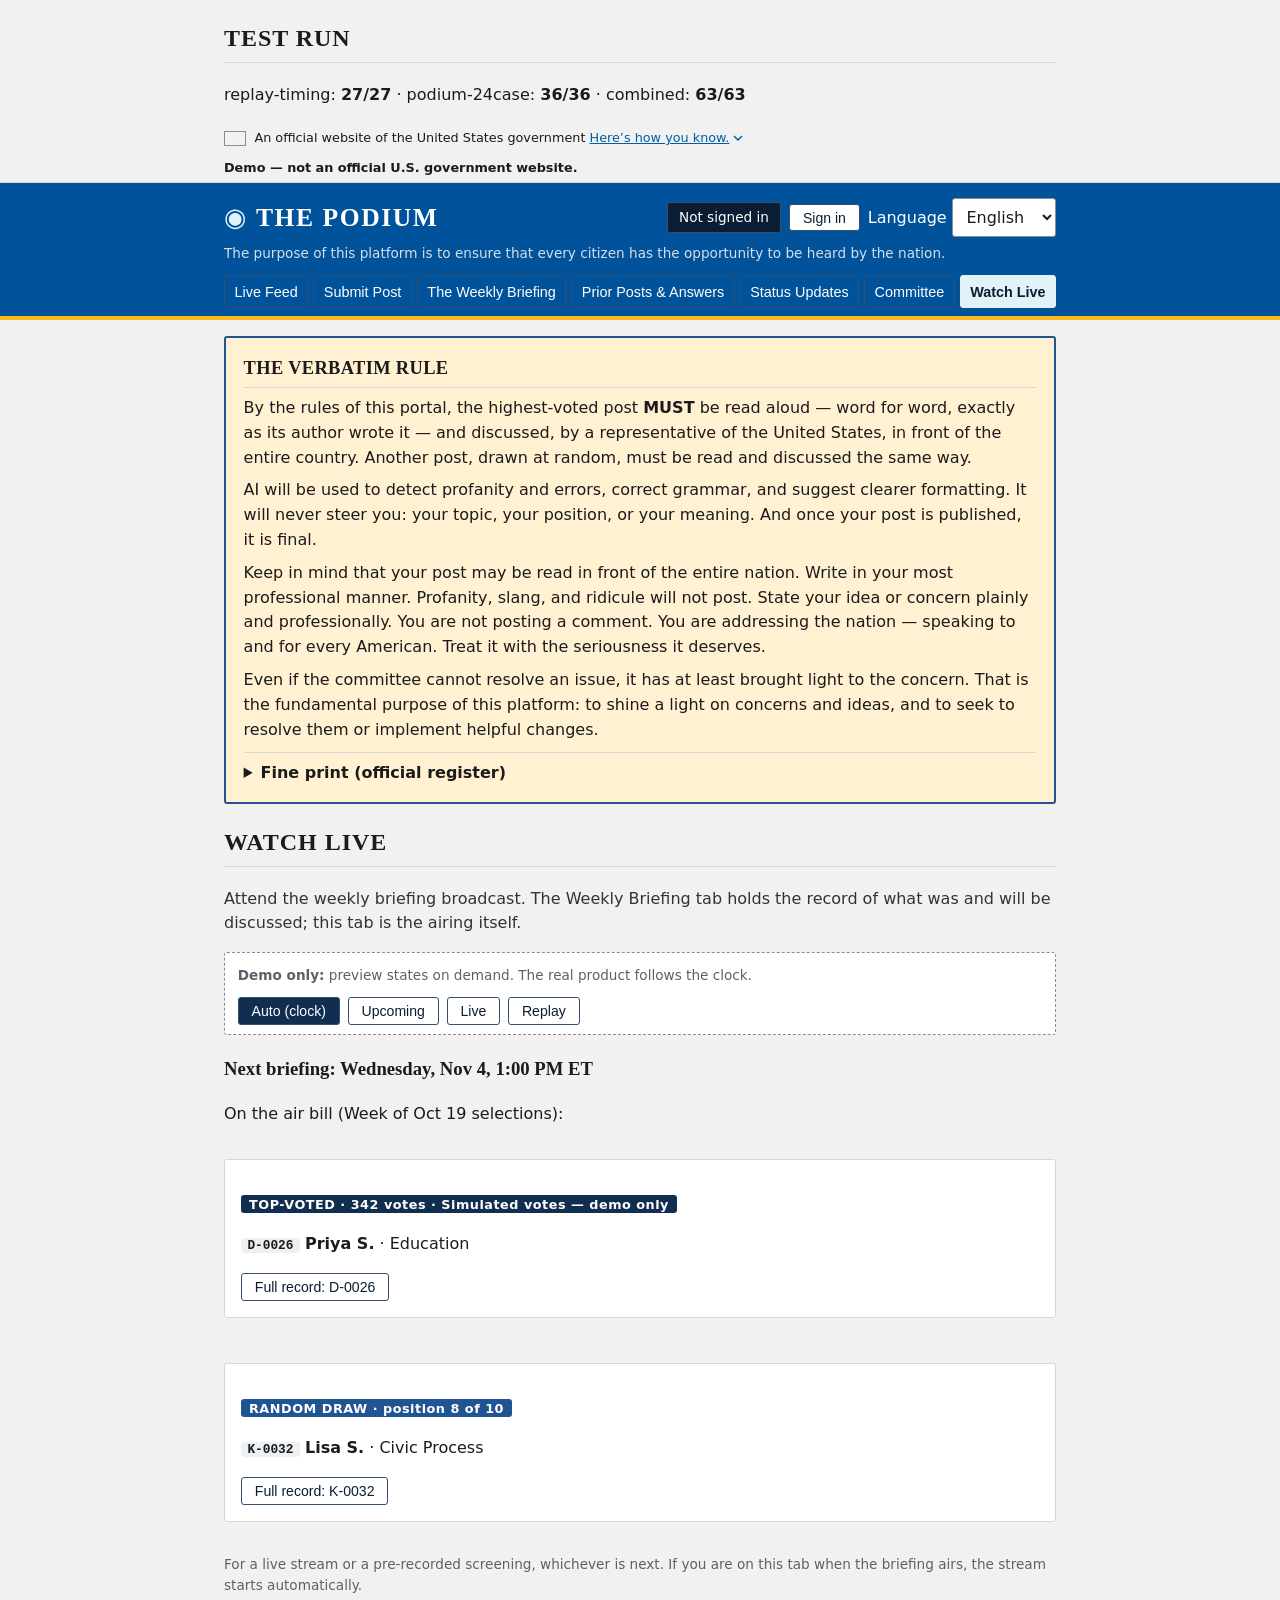
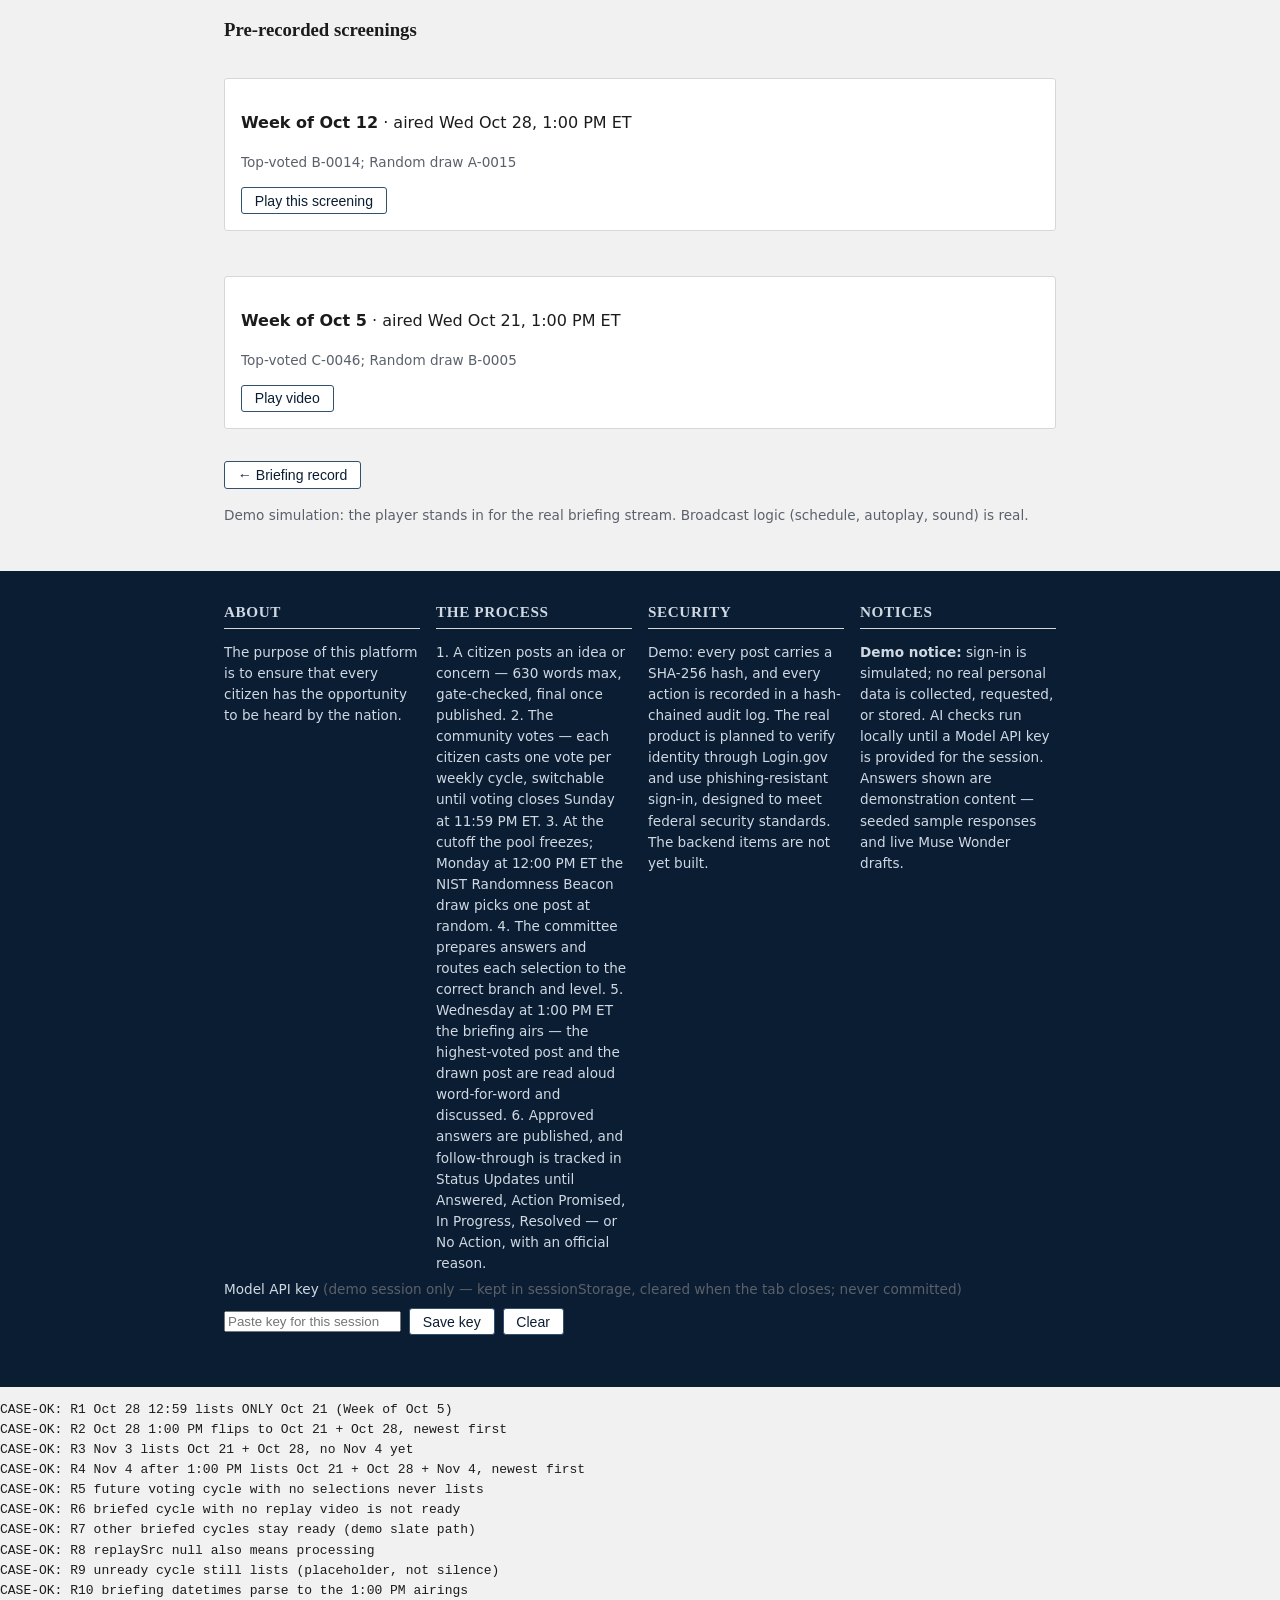
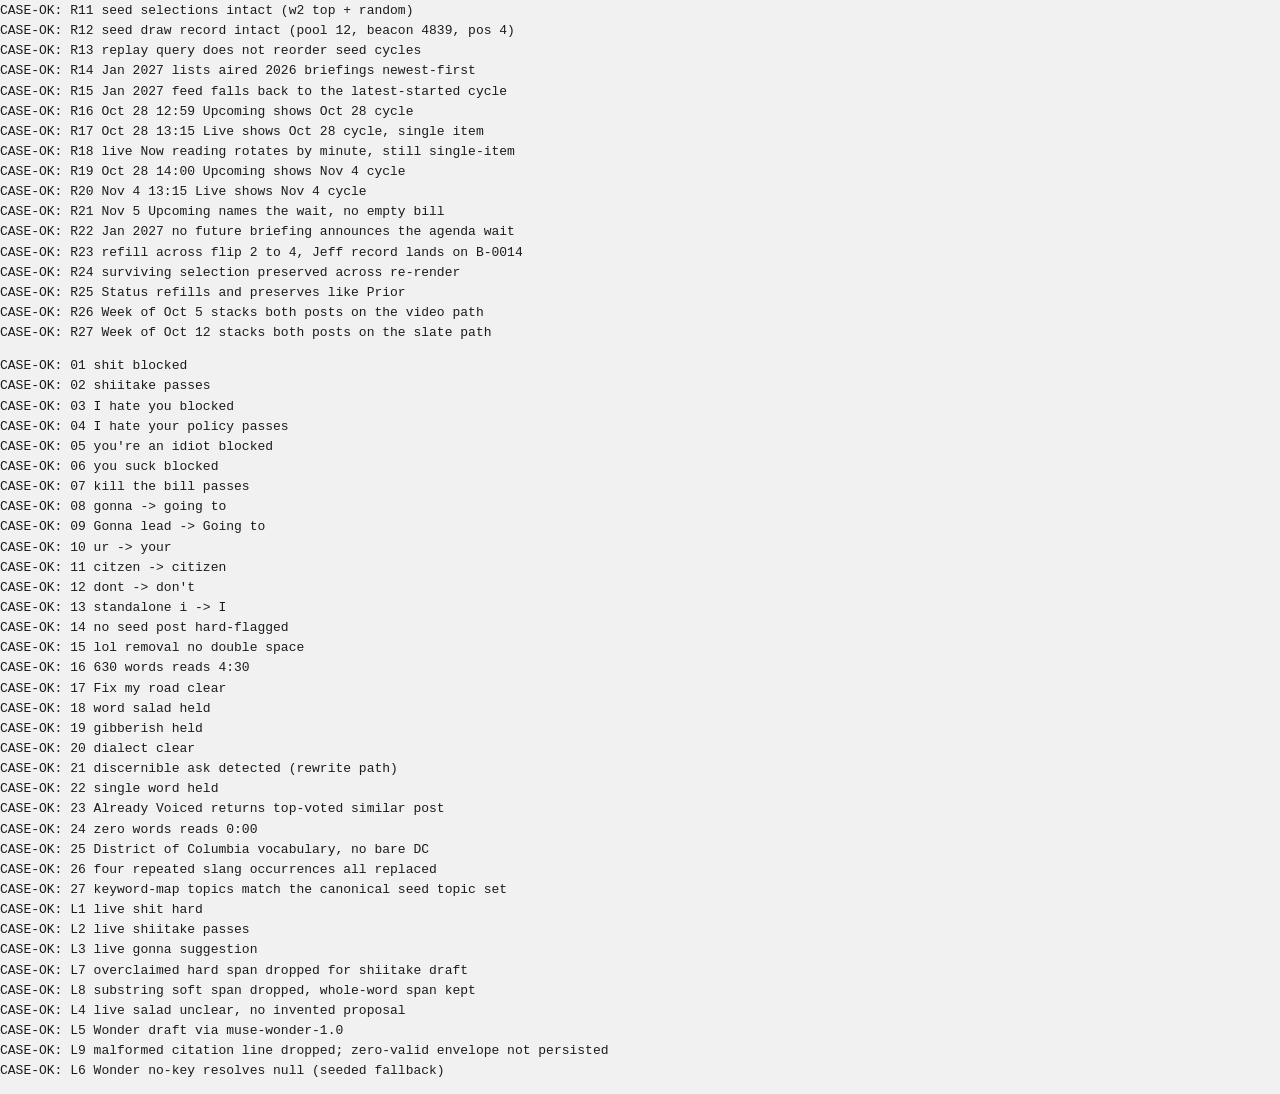
==== tests/run-tests.html @ 9d064541 "Tabs reorder: Submit Post 2nd, Committee 2nd-from-last, one line at desktop" ====
<!DOCTYPE html>
<html lang="en">
<head>
<meta charset="utf-8">
<meta name="viewport" content="width=device-width, initial-scale=1">
<title>The Podium — A Civic Portal</title>
<meta name="description" content="Verified citizens post ideas and concerns. The community votes. Each week the top-voted post plus one randomly drawn post are read aloud verbatim and addressed in a public briefing.">
<link rel="stylesheet" href="../css/style.css">
</head>
<body><section class="wrap" id="runner-summary" aria-live="polite"><h2>Test run</h2><p>Running suites (replay-timing + podium-24case)...</p></section>
<a class="skip-link" href="#main">Skip to main content</a>

<div class="gov-banner"><div class="wrap"><span class="flag-mark" aria-hidden="true"></span><span><span id="govText">An official website of the United States government</span> <button type="button" class="how-you-know" id="govHow" aria-expanded="false" aria-controls="govPanel"><span id="govHowLabel">Here&rsquo;s how you know.</span><svg class="chev" width="10" height="7" viewBox="0 0 10 7" aria-hidden="true"><path d="M1 1l4 4 4-4" fill="none" stroke="currentColor" stroke-width="1.5"/></svg></button></span></div><div class="wrap"><strong class="gov-qual" id="govDemo">Demo — not an official U.S. government website.</strong></div><div class="wrap gov-panel" id="govPanel" hidden></div></div>

<header class="site-header">
  <div class="wrap header-row">
    <div class="brand">
      <span class="brand-mark" aria-hidden="true">&#9673;</span>
      <div>
        <h1 class="brand-title">THE PODIUM</h1>
      </div>
    </div>
    <div class="citizen-box">
      <span class="citizen-chip" id="citizenChip">Not signed in</span>
      <button type="button" class="btn btn-small" id="switchCitizenBtn">Sign in</button>
      <label id="langWrap"><span id="langLabel">Language</span>
        <select id="langSel" aria-label="Language"><option value="en">English</option><option value="es">Espa&ntilde;ol</option></select>
      </label>
    </div>
  </div>
  <p class="wrap brand-sub">The purpose of this platform is to ensure that every citizen has the opportunity to be heard by the nation.</p>
  <nav class="wrap main-nav" aria-label="Primary">
    <button type="button" class="tab is-active" data-view="feed" aria-current="page">Live Feed</button>
    <button type="button" class="tab" data-view="post">Submit Post</button>
    <button type="button" class="tab" data-view="briefing">The Weekly Briefing</button>
    <button type="button" class="tab" data-view="prior">Prior Posts &amp; Answers</button>
    <button type="button" class="tab" data-view="status">Status Updates</button>
    <button type="button" class="tab" data-view="committee">Committee</button>
    <button type="button" class="tab" data-view="watch">Watch Live <span class="tab-live" id="watchTabLive" hidden>LIVE</span></button>
  </nav>
</header>

<main id="main" class="wrap">

  <!-- THE VERBATIM RULE: shown at top of home page and above the composer -->
  <section class="rule-card" id="ruleCard" aria-labelledby="ruleHeading">
    <h2 id="ruleHeading">The Verbatim Rule</h2>
    <p>By the rules of this portal, the highest-voted post <strong>MUST</strong> be read aloud &mdash; word for word, exactly as its author wrote it &mdash; and discussed, by a representative of the United States, in front of the entire country. Another post, drawn at random, must be read and discussed the same way.</p>
    <p>AI will be used to detect profanity and errors, correct grammar, and suggest clearer formatting. It will never steer you: your topic, your position, or your meaning. And once your post is published, it is final.</p>
    <p>Keep in mind that your post may be read in front of the entire nation. Write in your most professional manner. Profanity, slang, and ridicule will not post. State your idea or concern plainly and professionally. You are not posting a comment. You are addressing the nation &mdash; speaking to and for every American. Treat it with the seriousness it deserves.</p>
    <p>Even if the committee cannot resolve an issue, it has at least brought light to the concern. That is the fundamental purpose of this platform: to shine a light on concerns and ideas, and to seek to resolve them or implement helpful changes.</p>
    <details class="fine-print">
      <summary id="fineSummary">Fine print (official register)</summary>
      <p class="fine-print-lede" id="fineLede">All submissions are subject to automated pre-publication review. Submissions containing profanity, slurs, or personal attacks shall not be published. Submissions containing slang or errors materially affecting comprehensibility shall be held pending correction by the submitting party, with suggested revisions provided for consideration; no submission shall be altered by the System without the submitting party&rsquo;s express action. Weekly selections shall consist of (i) the submission receiving the highest number of votes during the applicable period and (ii) one (1) submission selected by random drawing from among all eligible published submissions. Selected submissions shall be read aloud in their entirety, verbatim, and discussed in the weekly briefing. A published submission is final and shall not be edited or redacted.</p>
      <h3 class="statements-heading" id="statementsHeading">Statements of policy, principles, and fundamentals</h3>
      <p id="finePurpose">The purpose of this platform is to ensure that every citizen has the opportunity to be heard by the nation. Citizens will address the nation and speak on its behalf.</p>
      <ul id="fineList">
        <li>The highest-voted post and one randomly drawn post are read aloud in full, word for word, by a representative of the United States and discussed in the weekly briefing. No editor stands between author and nation. Nothing is edited after posting.</li>
        <li>AI detects problems and suggests wording only before publication. It never steers a post's topic, position, or meaning, and never changes, substitutes, or declines a post on its own.</li>
        <li>Profanity, slurs, and personal attacks are blocked outright and never publish. Slang, misspellings, grammar, and unclear text are held with suggested rewording; the author accepts the suggestion or retypes the text, and AI never changes text silently. Held drafts are not published, do not enter the draw, and do not use the citizen's one-post slot.</li>
        <li>Once published, a post is final. It cannot be deleted, withdrawn, archived, or hidden.</li>
        <li>Voting is upvote-only. Each citizen casts one vote per weekly cycle, switchable until voting closes Sunday at 11:59 PM ET.</li>
        <li>Each citizen may submit one post per weekly cycle.</li>
        <li>Posts are limited to 630 words.</li>
        <li>The random draw is proof against rigging: the eligible pool is frozen in a fixed published order at the cutoff, and the position is the NIST Randomness Beacon value modulo the pool size, plus one. The draw is internal only, with no button, replay, or re-roll.</li>
        <li>The committee prepares answers only. It never alters, substitutes, delays, or declines a selection. It reviews selections one week in advance and routes each answer to the correct branch and level.</li>
        <li>The committee does not fund. It asks for funds and allocates funds.</li>
        <li>Committee answers begin as AI drafts that the committee votes on as written &mdash; never edited &mdash; and approves as the committee, the answerer of record; no individual member is named. AI never delivers a final answer alone and never touches a citizen post. The drafts are public: the public sees the drafts and the vote, not only approved answers.</li>
        <li>An exact-duplicate post in the same cycle does not create a new post; the citizen is offered an upvote on the existing post, with no option to post it anyway. The draw pool excludes the winner and any post exactly matching the winner. Similar-but-distinct posts are advisory only.</li>
        <li>The Live Feed shows the current cycle only. Posts from past cycles that were never selected are deleted; selected posts are kept as the briefing record.</li>
        <li>Posting and voting run from Monday 12:00 AM to Sunday 11:59 PM ET. The pool freezes at the Sunday cutoff, the draw is Monday at 12:00 PM ET, the committee has the week plus a Monday&ndash;Tuesday buffer, and the briefing airs Wednesdays at 1:00 PM ET as the fixed opening segment.</li>
        <li>This Week shows only the most recently aired briefing. Next Week shows the next briefing's selections. A briefing's replay is published when that briefing airs. Prior Posts &amp; Answers and Status Updates list aired selections only.</li>
        <li>Participation is limited to verified citizens; in this demo, verification is simulated only, and no real identification is collected or stored.</li>
        <li>Language: a citizen may post in any language. The original post is the official record and is read aloud verbatim in the author's language. Translations are machine aids for readers and never replace the original.</li>
        <li id="fineLi18">Live activity: when &lsquo;Simulate live activity&rsquo; is enabled, the feed shows AI-generated demonstration posts, clearly labeled. They are never voted on, never drawn, and never briefed.</li>
        <li id="fineLi19">Mock accounts: signing up stores a local profile in this browser only, with no real identity verification.</li>
        <li id="fineLi20">Real sign-in/sign-up: shown as a preview; the backend and text verification are not yet built.</li>
        <li id="fineLi21">Security: every post carries a SHA-256 hash, and every action is recorded in a hash-chained audit log.</li>
      </ul>
    </details>
  </section>

  <!-- ============ FEED ============ -->
  <section id="view-feed" class="view" aria-label="Feed of citizen posts">
    <h2 class="sr-only">Live Feed</h2>
    <div class="feed-controls">
      <div class="subtabs" role="tablist" aria-label="Feed order">
        <button type="button" class="subtab is-active" data-feed="recent" role="tab" aria-selected="true">Recent</button>
        <button type="button" class="subtab" data-feed="top" role="tab" aria-selected="false">Top Voted</button>
        <button type="button" class="subtab" data-feed="needs" role="tab" aria-selected="false">Needs Votes</button>
        <button type="button" class="subtab" data-feed="discover" role="tab" aria-selected="false">Discover</button>
      </div>
      <div class="feed-filters">
        <label class="filter-label" id="topicFilterWrap">Topic
          <select id="topicFilter"></select>
        </label>
        <label class="filter-label" id="searchWrap">Keyword search
          <input type="search" id="searchInput" placeholder="e.g. bridges, school lunches" autocomplete="off">
        </label>
        <label class="filter-label" id="pageSizeWrap">Per page
          <select id="pageSizeSel">
            <option value="10">10</option>
            <option value="20" selected>20</option>
            <option value="50">50</option>
          </select>
        </label>
      </div>
      <div class="topic-list" id="topicList" aria-label="Filter by topic"></div>
      <p class="hint" id="voteRule">One vote per citizen per week. You can change it until voting closes Sunday at 11:59 PM ET.</p>
    </div>
    <p class="feed-note" id="feedNote"></p>
    <ol class="post-list" id="postList"></ol>
    <div class="pager" id="feedPager" hidden>
      <button type="button" class="btn btn-small" id="prevPage">&#8592; Prev</button>
      <span class="hint" id="pageInfo" aria-live="polite">Page 1 of 1</span>
      <button type="button" class="btn btn-small" id="nextPage">Next &#8594;</button>
    </div>
  </section>

  <!-- ============ COMPOSER ============ -->
  <section id="view-post" class="view" hidden aria-label="Post composer">
    <h2 class="sr-only">Submit Post</h2>
    <div class="mini-rule" role="note" aria-label="Reminder of the rule">
      <strong>The Verbatim Rule applies.</strong> Your post may be read aloud, word for word, in front of the entire nation. Profanity, slang, and ridicule will not post. Once published, it is final.
      <a href="#ruleCard" id="readFullRule">Read the full rule</a>
    </div>
    <div id="onePostNotice" class="notice" hidden></div>
    <form id="composerForm" novalidate>
      <div class="composer-row">
        <div class="field">
          <label for="composerTopic">Topic <span class="hint">Pick a topic, or accept the single AI suggestion at review.</span></label>
          <select id="composerTopic"></select>
        </div>
        <div class="field timer-field">
          <span class="timer" id="readTimer">read-aloud time &#8776; 0:00 of 4:30</span>
          <span class="hint">read-aloud time &middot; max 630 words</span>
          <span class="ai-mode" id="aiMode">AI: local fallback</span>
        </div>
      </div>
      <div class="field">
        <label for="composerText">Your address to the nation</label>
        <textarea id="composerText" rows="8" maxlength="9000" placeholder="State your idea or concern plainly and professionally&hellip;" aria-describedby="gateMessages voicedPanel"></textarea>
      </div>
      <div id="gateMessages" aria-live="polite"></div>
      <div id="softFlags"></div>
      <div id="clarityPanel" hidden></div>
      <aside id="voicedPanel" class="voiced" hidden aria-live="polite"></aside>
      <div class="composer-actions">
        <button type="button" class="btn btn-secondary" id="previewBtn">Hear it as the nation will</button>
        <button type="button" class="btn btn-secondary" id="hearDraftBtn">Hear this draft</button>
        <button type="submit" class="btn btn-primary" id="publishBtn">Publish (final)</button>
      </div>
      <p class="hint">Publishing is final: posts cannot be edited or redacted. The AI checks wording only &mdash; never your topic, position, or meaning.</p>
    </form>
  </section>

  <!-- ============ BRIEFING ============ -->
  <section id="view-briefing" class="view" hidden aria-label="Weekly briefing">
    <h2 id="briefingTitle">This week&rsquo;s briefing</h2>
    <p class="lede">Two posts take the majority of the segment: the highest-voted post and one post drawn at random. Both are read aloud verbatim and answered. Follow-ups on earlier posts get only a brief live mention; the full record lives under Prior Posts &amp; Answers and Status Updates.</p>
    <p class="lede">The locked weekly schedule (all times ET): posting and voting week Monday 00:00 &#8594; Sunday 23:59; cutoff Sunday 23:59, when the eligible pool is frozen and published; draw Monday 12:00, pre-announced; committee week Monday &#8594; Sunday to evaluate both selected posts and formulate both answers — answers ONLY, it can never alter, substitute, delay, or decline a selection; briefing Wednesday 1:00 PM. The Podium segment is the fixed opening segment of the Wednesday briefing: if no regular briefing is scheduled that Wednesday, the segment still runs standalone at the same time, same room, same cameras.</p>
    <p><button type="button" class="btn btn-small" id="gotoWatchBtn">Watch Live &#8594;</button> <span class="hint">Attend the airing of this briefing.</span></p>

    <ol class="pipeline" id="pipelineList"></ol>

    <section id="nextSection" aria-labelledby="nextHeading">
      <h3 id="nextHeading">Next Week</h3>
      <p class="hint">Selected posts in committee review. Answers are still being formulated — never presented as final. These selections are published after the Monday draw, once the draw has selected the posts: the full posts for the next briefing appear here from the draw onward, in full, with answers coming on the briefing date.</p>
      <ul id="nextList" class="next-list"></ul>
    </section>


    <section class="card" aria-labelledby="drawHeading">
      <h3 id="drawHeading">The random draw &mdash; verifiably fair</h3>
      <p>The eligible pool is frozen and published <em>first</em> (all gate-passed posts since the last draw, minus the top-voted winner). The system runs the draw at the pre-announced time: <code>position = beacon value mod pool size + 1</code>. Random selection conducted using the NIST Randomness Beacon.</p>
      <dl class="draw-facts" id="drawFacts"></dl>
      <h4>Excluded from the pool</h4>
      <ul id="excludedList" class="excluded-list"></ul>
      <p class="hint">Read-only record: pool size, beacon timestamp and value, computed position, and the drawn post. The draw is an internal system function — nothing here re-runs it.</p>
      <h4>Worked example</h4>
      <p class="worked">Pool of 12, beacon value ending &hellip;4839 &rarr; 4839 mod 12 = 3 &rarr; +1 = <strong>post #4</strong>.</p>
      <p class="hint">Committee rule: the committee prepares answers ONLY. It can never alter, substitute, delay, or decline a selected post. It has one week to formulate an answer and route the topic to the right branch or level of government.</p>
    </section>

  </section>

  <!-- ============ WATCH LIVE ============ -->
  <section id="view-watch" class="view" hidden aria-label="Watch live broadcast">
    <h2>Watch Live</h2>
    <p class="lede">Attend the weekly briefing broadcast. The Weekly Briefing tab holds the record of what was and will be discussed; this tab is the airing itself.</p>
    <div class="demo-bar" id="watchDemoBar">
      <span class="hint"><strong>Demo only:</strong> preview states on demand. The real product follows the clock.</span>
      <div class="btn-row" role="group" aria-label="Preview broadcast state">
        <button type="button" class="btn btn-small" data-watch-state="auto" aria-pressed="true">Auto (clock)</button>
        <button type="button" class="btn btn-small" data-watch-state="upcoming" aria-pressed="false">Upcoming</button>
        <button type="button" class="btn btn-small" data-watch-state="live" aria-pressed="false">Live</button>
        <button type="button" class="btn btn-small" data-watch-state="replay" aria-pressed="false">Replay</button>
      </div>
    </div>
    <div id="watchMain"></div>
    <section aria-labelledby="watchLibraryHeading">
      <h3 id="watchLibraryHeading">Pre-recorded screenings</h3>
      <ul id="watchLibrary" class="watch-library"></ul>
    </section>
    <p><button type="button" class="btn btn-small" id="backToBriefingBtn">&#8592; Briefing record</button></p>
    <p class="hint">Demo simulation: the player stands in for the real briefing stream. Broadcast logic (schedule, autoplay, sound) is real.</p>
  </section>

  <!-- ============ COMMITTEE ============ -->
  <section id="view-committee" class="view" hidden aria-label="Citizen committee roster">
    <h2 id="committeeHeading">Committee</h2>
    <p class="lede" id="committeeLede">The committee is 12 ordinary verified citizens, chosen by random draw, serving 12-week terms, with one new citizen joining every week. The committee works for the citizen whose post was selected &mdash; it reviews and approves the answers, and follows through until the issue is resolved. It does not fund; it asks for and allocates funds.</p>
    <details class="fine-print" id="committeeRules">
      <summary id="committeeRulesSummary">Committee rules &mdash; selection, pay, structure &amp; schedule</summary>
      <h3 class="statements-heading" id="committeeRulesSelectionH">How members are selected</h3>
      <p id="committeeRulesSelectionB">Twelve ordinary verified citizens, chosen by random draw from a national pool using the NIST Randomness Beacon &mdash; the same method as the post draw, proof against rigging. Selection is a summons, not a draft: if your name comes up, you agree to serve or decline and the next citizen is drawn. To serve you must be a verified citizen, 18 or older, with no post in the current cycle, not a government employee, and not currently incarcerated or on parole or probation &mdash; a past felony does not exclude you; eligibility returns 5 years after the sentence is fully complete. Terms are 12 weeks, one new citizen joins every week, and after cycling out you sit out 12 weeks. No more than 2 terms per year. No committee member can submit a post while serving on the committee, for the whole 12-week term.</p>
      <h3 class="statements-heading" id="committeeRulesPayH">Pay</h3>
      <p id="committeeRulesPayB">Members are paid $150 per day, for Friday and Saturday ($300 a week). The solo thinking days are not separately paid. Travel, hotel, and meals for the weekly in-person meeting are covered separately at government rates and booked directly &mdash; members never pay out of pocket &mdash; plus childcare support for in-person days. The pay is $150 flat, no top-up. The plan isn't for committee members to get rich off this &mdash; it's more of a public service.</p>
      <h3 class="statements-heading" id="committeeRulesStructureH">Structure</h3>
      <p id="committeeRulesStructureB">Twelve members, each holding an equal share of the decision-making power. Government agency liaisons advise only and do not vote. Each week the committee receives the selected posts and the AI-drafted answers and votes on whether to follow the AI suggestions. A split vote means no action on that post this week and the post reverts to shine light &mdash; it is still read aloud and tracked, never buried. The narrator and the committee spokesperson are permanent salaried roles who present only: the narrator reads posts word-for-word and the spokesperson presents the committee's approved answers. Neither has any authority over posts or answers. If either quits or is fired, the committee hires a replacement &mdash; hired by the committee, fired by the committee by vote, against public criteria.</p>
      <h3 class="statements-heading" id="committeeRulesScheduleH">Weekly schedule</h3>
      <p id="committeeRulesScheduleB">Members receive the selected posts as soon as they are selected and have 3 days on their own to think about them. They all meet in person on Friday to deliberate and vote, and on Saturday to send the agency requests and set tracking in motion. The agency's response arrives Wednesday morning by video call, and the narrator and the committee spokesperson make the script and record live at 1:00 PM ET. The Podium funds a round-trip ticket and a hotel for every member every week.</p>
    </details>
    <ul id="committeeList" class="post-list"></ul>
    <p class="hint" id="committeeNote">One citizen cycles out and one new citizen joins every week, so the committee is always 12 people with a mix of experience.</p>
  </section>

  <!-- ============ PRIOR POSTS & ANSWERS ============ -->
  <section id="view-prior" class="view" hidden aria-label="Prior posts and answers archive">
    <h2>Prior Posts &amp; Answers</h2>
    <p class="lede">The archive of past briefing selections: each item shows the original post, verbatim, plus the committee&rsquo;s answer. Check anytime &mdash; this is not part of the live show.</p>
    <label class="filter-label">Selected post
      <select id="priorSelect"></select>
    </label>
    <article class="card" id="priorCard"></article>
  </section>

  <!-- ============ STATUS UPDATES ============ -->
  <section id="view-status" class="view" hidden aria-label="Status updates follow-through record">
    <h2>Status Updates</h2>
    <p class="lede">The follow-through record: each item shows the dated progress updates plus the current status. Check anytime &mdash; this is not part of the live show.</p>
    <label class="filter-label">Selected post
      <select id="statusSelect"></select>
    </label>
    <article class="card" id="statusCard"></article>
  </section>

</main>

<footer class="site-footer">
  <div class="wrap footer-cols">
    <div class="footer-col">
      <h2 id="footerAbout">About</h2>
      <p id="footerAboutText">The purpose of this platform is to ensure that every citizen has the opportunity to be heard by the nation.</p>
    </div>
    <div class="footer-col">
      <h2 id="footerProcess">The Process</h2>
      <p id="footerProcessChain">1. A citizen posts an idea or concern &#8212; 630 words max, gate-checked, final once published. 2. The community votes &#8212; each citizen casts one vote per weekly cycle, switchable until voting closes Sunday at 11:59 PM ET. 3. At the cutoff the pool freezes; Monday at 12:00 PM ET the NIST Randomness Beacon draw picks one post at random. 4. The committee prepares answers and routes each selection to the correct branch and level. 5. Wednesday at 1:00 PM ET the briefing airs &#8212; the highest-voted post and the drawn post are read aloud word-for-word and discussed. 6. Approved answers are published, and follow-through is tracked in Status Updates until Answered, Action Promised, In Progress, Resolved &#8212; or No Action, with an official reason.</p>
    </div>
    <div class="footer-col">
      <h2 id="footerSecurity">Security</h2>
      <p id="footerSecurityNote">Demo: every post carries a SHA-256 hash, and every action is recorded in a hash-chained audit log. The real product is planned to verify identity through Login.gov and use phishing-resistant sign-in, designed to meet federal security standards. The backend items are not yet built.</p>
    </div>
    <div class="footer-col">
      <h2 id="footerNotices">Notices</h2>
      <p id="footerDemoNotice"><strong>Demo notice:</strong> sign-in is simulated; no real personal data is collected, requested, or stored. AI checks run locally until a Model API key is provided for the session. Answers shown are demonstration content &mdash; seeded sample responses and live Muse Wonder drafts.</p>
    </div>
  </div>
  <div class="wrap key-row">
    <label for="apiKeyInput"><span id="apiKeyLabel">Model API key</span> <span class="hint" id="apiKeyHint">(demo session only — kept in sessionStorage, cleared when the tab closes; never committed)</span></label>
    <input type="password" id="apiKeyInput" autocomplete="off" placeholder="Paste key for this session">
    <button type="button" class="btn btn-small" id="apiKeySave">Save key</button>
    <button type="button" class="btn btn-small" id="apiKeyClear">Clear</button>
  </div>
</footer>

<!-- Preview modal -->
<div class="modal-backdrop" id="previewModal" hidden>
  <div class="modal" role="dialog" aria-modal="true" aria-labelledby="previewTitle">
    <h3 id="previewTitle">Weekly briefing &mdash; verbatim reading</h3>
    <p class="hint" id="previewMeta"></p>
    <p class="hint" id="previewTopic" hidden></p>
    <blockquote class="verbatim" id="previewBody"></blockquote>
    <div class="modal-actions">
      <button type="button" class="btn btn-secondary" id="previewClose">Back to editing</button>
      <button type="button" class="btn btn-primary" id="previewPublish">Publish (final)</button>
    </div>
  </div>
</div>

<!-- Citizen switcher modal -->
<div class="modal-backdrop" id="citizenModal" hidden>
  <div class="modal" role="dialog" aria-modal="true" aria-labelledby="citizenModalTitle">
    <h3 id="citizenModalTitle">Switch demo citizen</h3>
    <p class="hint">Simulated sign-in. No real identity is used. Pick any demo citizen to post and vote as them.</p>
    <p class="notice" id="citizenPrompt" hidden></p>
    <ul class="citizen-list" id="citizenList"></ul>
    <div class="modal-actions">
      <button type="button" class="btn btn-secondary" id="citizenClose">Cancel</button>
    </div>
  </div>
</div>

<script>
/* Committed test-runner clock control (tests/run-tests.html only).
   Wraps Date so suite cases can freeze it via window.__setAt(iso) and
   restore it via window.__realNowIso. Explicit ET offsets in the cases
   keep them TZ-independent. With no ?at= param the target starts at the
   real now, so plain runs stay clock-honest. */
(function () {
  var RealDate = window.Date;
  var m = /[?&]at=([^&]+)/.exec(location.search);
  var target = m ? new RealDate(decodeURIComponent(m[1])) : new RealDate();
  window.__realNowIso = new RealDate(target.getTime()).toISOString();
  window.__setAt = function (iso) { target = new RealDate(iso); };
  function P() {
    if (arguments.length === 0) return new RealDate(target.getTime());
    var a = Array.prototype.slice.call(arguments);
    return new (Function.prototype.bind.apply(RealDate, [null].concat(a)))();
  }
  P.now = function () { return target.getTime(); };
  P.parse = RealDate.parse;
  P.UTC = RealDate.UTC;
  P.prototype = RealDate.prototype;
  window.Date = P;
})();

</script>
<script src="../js/seed.js"></script>
<script src="../js/ai-adapter.js"></script>
<script src="../js/store.js"></script>
<script src="../js/app.js"></script>
<script src="./replay-timing.js"></script>
<script src="./podium-24case.js"></script>
<script>
/* Committed test-runner summary (tests/run-tests.html only). Polls for
   both suite result blocks, then prints per-suite pass/total, the
   combined total, and every failure by name. Lines starting R belong
   to the replay suite; all others to the gate suite. */
(function () {
  var tries = 0;
  function collect() {
    var per = { replay: { ok: 0, fail: 0 }, gate: { ok: 0, fail: 0 } };
    var fails = [], skips = [], pres = 0, totalOk = 0, totalFail = 0;
    Array.prototype.forEach.call(document.querySelectorAll("pre#probe-out"), function (p) {
      pres++;
      p.textContent.split("\n").forEach(function (ln) {
        /* CASE lines read "CASE-OK: R16 ..." / "CASE-FAIL: R17 ..." /
           "CASE-SKIP: R16-R22 ...", so the suite tag follows the colon. */
        var suite = (/: R\d/.test(ln)) ? "replay" : "gate";
        if (/^CASE-OK/.test(ln)) { totalOk++; per[suite].ok++; }
        else if (/^CASE-FAIL/.test(ln)) { totalFail++; per[suite].fail++; fails.push(ln); }
        else if (/^CASE-SKIP/.test(ln)) { skips.push(ln); }
      });
    });
    return { pres: pres, per: per, fails: fails, skips: skips, ok: totalOk, fail: totalFail };
  }
  function render(done) {
    var r = collect();
    var box = document.querySelector("#runner-summary");
    var html = "<h2>Test run</h2><p>replay-timing: <strong>" + r.per.replay.ok + "/" +
      (r.per.replay.ok + r.per.replay.fail) + "</strong> · podium-24case: <strong>" +
      r.per.gate.ok + "/" + (r.per.gate.ok + r.per.gate.fail) + "</strong> · combined: <strong>" +
      r.ok + "/" + (r.ok + r.fail) + "</strong>" +
      (r.skips.length ? " · skipped: " + r.skips.length : "") + (done ? "" : " (waiting for suites…)") + "</p>";
    if (r.fails.length) {
      html += "<h3>Failures</h3><ul>" + r.fails.map(function (f) {
        return "<li>" + f.replace(/&/g, "&amp;").replace(/</g, "&lt;") + "</li>";
      }).join("") + "</ul>";
    }
    if (r.skips.length) {
      html += "<h3>Skipped (no runner clock/DOM)</h3><ul>" + r.skips.map(function (s) {
        return "<li>" + s.replace(/&/g, "&amp;").replace(/</g, "&lt;") + "</li>";
      }).join("") + "</ul>";
    }
    box.innerHTML = html;
    if (done) document.title = "RUNNER-DONE ok=" + r.ok + " fail=" + r.fail;
  }
  function tick() {
    tries++;
    var n = document.querySelectorAll("pre#probe-out").length;
    if (n >= 2 || tries > 300) render(n >= 2);
    else { render(false); setTimeout(tick, 100); }
  }
  tick();
})();

</script>
</body>
</html>
---- css/style.css ----
/* The Podium — mobile-first, dependency-free styles */
:root {
  --navy: #112e51;
  --navy-deep: #0b1d33;
  --header: #00539b;
  --rule-bg: #fff1d2;
  --accent: #205493;
  --accent-soft: #e1f3f8;
  --paper: #f1f1f1;
  --card: #ffffff;
  --ink: #1b1b1b;
  --muted: #5b616b;
  --line: #d6d7d9;
  --ok: #2e8540;
  --bad: #981b1e;
  --hold: #8a5a00;
  --focus: #3e94cf;
  --radius: 3px;
}
* { box-sizing: border-box; }
html { -webkit-text-size-adjust: 100%; }
body {
  margin: 0;
  font-family: system-ui, -apple-system, "Segoe UI", Roboto, Helvetica, Arial, sans-serif;
  background: var(--paper);
  color: var(--ink);
  line-height: 1.55;
}
.wrap { max-width: 54rem; margin: 0 auto; padding: 0 1rem; }
.sr-only { position: absolute; width: 1px; height: 1px; margin: -1px; padding: 0; overflow: hidden; clip: rect(0 0 0 0); white-space: nowrap; border: 0; }
.skip-link {
  position: absolute; left: -999px; top: 0; background: #fff; padding: .5rem 1rem; z-index: 99;
}
.skip-link:focus { left: 0; outline: 3px solid var(--focus); }

/* Header */
.site-header { background: var(--header); color: #fff; padding-bottom: .5rem; border-bottom: 4px solid #fdb81e; }
.header-row { display: flex; flex-wrap: wrap; gap: .75rem; align-items: center; justify-content: space-between; padding-top: .9rem; }
.brand { display: flex; gap: .6rem; align-items: center; }
.brand-mark { font-size: 1.6rem; color: var(--accent-soft); }
.brand-title { margin: 0; font-size: 1.35rem; letter-spacing: .06em; }
.brand-sub { margin: .35rem auto 0; font-size: .85rem; color: #d7dee8; }
.citizen-box { display: flex; gap: .5rem; align-items: center; flex-wrap: wrap; }
.citizen-chip { font-size: .85rem; background: var(--navy-deep); border: 1px solid #33506e; border-radius: 3px; padding: .25rem .7rem; }
.verified { color: #9fe6a0; font-weight: 600; white-space: nowrap; }
.main-nav { display: flex; gap: .3rem; margin-top: .7rem; flex-wrap: nowrap; }
html[lang="es"] .main-nav { flex-wrap: wrap; } /* Spanish labels are longer: wrap instead of clipping */
@media (max-width: 900px) { .main-nav { flex-wrap: wrap; } } /* narrow screens keep the wrapping fallback */
.tab {
  appearance: none; border: 1px solid #33506e; background: transparent; color: #fff;
  border-radius: 3px; padding: .45rem .6rem; font-size: .9rem; cursor: pointer; white-space: nowrap;
}
.tab.is-active { background: var(--accent-soft); color: var(--navy-deep); border-color: var(--accent-soft); font-weight: 700; }
a:focus-visible,
button:focus-visible, input:focus-visible, select:focus-visible, textarea:focus-visible, summary:focus-visible {
  outline: 3px solid var(--focus); outline-offset: 2px;
}

/* Rule */
.rule-card {
  background: var(--rule-bg); border: 2px solid var(--accent); border-radius: var(--radius);
  padding: 1rem 1.1rem; margin: 1rem 0;
}
.rule-card h2 { margin: 0 0 .4rem; font-size: 1.15rem; letter-spacing: .02em; }
.rule-card p { margin: .5rem 0; }
.fine-print { margin-top: .6rem; border-top: 1px solid var(--line); padding-top: .5rem; }
.fine-print summary { cursor: pointer; font-weight: 600; }
.fine-print p.fine-print-lede { font-size: .85rem; color: var(--muted); }
.fine-print h3.statements-heading { font-size: .85rem; color: var(--muted); margin: .5rem 0; }
.mini-rule {
  background: var(--accent-soft); border: 1px solid var(--accent); border-radius: var(--radius);
  padding: .6rem .8rem; margin: 1rem 0; font-size: .92rem;
}
.mini-rule a { font-weight: 600; }

/* Views & cards */
.view { padding-bottom: 2rem; }
.card { background: var(--card); border: 1px solid var(--line); border-radius: var(--radius); padding: 1rem; margin: 1rem 0; }
.lede { color: #333; }
.hint { color: var(--muted); font-size: .85rem; }
.notice { background: #e8f1ff; border: 1px solid #9db9e8; border-radius: var(--radius); padding: .6rem .8rem; margin: 1rem 0; }

/* Feed */
.feed-controls { margin-top: 1rem; }
.subtabs { display: flex; gap: .4rem; flex-wrap: wrap; }
.subtab {
  appearance: none; border: 1px solid var(--line); background: var(--card); color: var(--ink);
  border-radius: 3px; padding: .35rem .9rem; cursor: pointer; font-size: .92rem;
}
.subtab.is-active { background: var(--navy); color: #fff; border-color: var(--navy); font-weight: 700; }
.feed-filters { display: flex; gap: 1rem; flex-wrap: wrap; margin-top: .6rem; }
.filter-label { display: grid; gap: .2rem; font-weight: 600; font-size: .9rem; }
.filter-label[hidden] { display: none; }
.filter-label select, .filter-label input { font-weight: 400; min-width: 0; }
select, input[type="search"], input[type="text"], textarea {
  font: inherit; padding: .5rem .6rem; border: 1px solid #8d8d8d; border-radius: 3px; background: #fff; color: var(--ink); max-width: 100%;
}
.feed-note { color: var(--muted); font-size: .9rem; }
.post-list { list-style: none; margin: 0; padding: 0; display: grid; gap: 1rem; }
.post { background: var(--card); }
.post-meta { display: flex; gap: .5rem; flex-wrap: wrap; align-items: baseline; font-size: .85rem; color: var(--muted); }
.post-author { font-weight: 700; color: var(--ink); }
.post-topic { background: #eef1f4; border-radius: 3px; padding: .05rem .6rem; font-size: .8rem; }
.post-status { border-radius: 3px; padding: .05rem .6rem; font-size: .8rem; font-weight: 700; }
.post-status.top { background: var(--navy); color: #fff; }
.post-status.random { background: var(--accent-soft); color: #112e51; border: 1px solid var(--accent); }
.post-status.live { background: #fff; color: var(--navy); border: 1px dashed var(--accent); }
.livefeed-row { margin-top: .5rem; }
.livefeed-toggle { display: inline-flex; gap: .45rem; align-items: center; font-weight: 600; font-size: .9rem; cursor: pointer; }
.post-body { margin: .5rem 0; white-space: pre-wrap; overflow-wrap: break-word; font-size: 1.125rem; line-height: 1.6; }
.post-actions { display: flex; gap: .6rem; align-items: center; margin-top: .4rem; flex-wrap: wrap; }
.topic-list { display: flex; gap: .4rem; flex-wrap: wrap; margin-top: .6rem; }
.topic-btn[aria-pressed="true"] { background: var(--navy); color: #fff; border-color: var(--navy); }
.pager { display: flex; gap: .8rem; align-items: center; margin: .8rem 0; }
.pager[hidden] { display: none; }
.vote-btn {
  appearance: none; border: 2px solid var(--navy); background: #fff; color: var(--navy);
  border-radius: 3px; padding: .3rem .9rem; font-weight: 700; cursor: pointer; font-size: .95rem;
}
.vote-btn[aria-pressed="true"] { background: var(--navy); color: #fff; }
.vote-count { font-size: .9rem; color: var(--muted); }

/* Composer */
.composer-row { display: flex; gap: 1rem; flex-wrap: wrap; align-items: end; justify-content: space-between; }
.field { display: grid; gap: .25rem; margin: .6rem 0; }
.field label { font-weight: 700; }
.timer-field { text-align: right; }
.timer { font-size: 1.2rem; font-weight: 800; font-variant-numeric: tabular-nums; }
.timer.over { color: var(--bad); }
#composerText { width: 100%; min-height: 10rem; }
.gate-error { background: #fdecec; border: 1px solid var(--bad); color: #7a1013; border-radius: 3px; padding: .6rem .8rem; margin: .5rem 0; }
.gate-hold { background: #fff6e3; border: 1px solid var(--hold); color: #5c3d00; border-radius: 3px; padding: .6rem .8rem; margin: .5rem 0; }
.gate-ok { background: #e9f7ee; border: 1px solid var(--ok); color: #14532d; border-radius: 3px; padding: .6rem .8rem; margin: .5rem 0; }
.flag-chip {
  display: inline-block; border: 1px solid var(--hold); background: #fff; border-radius: 3px;
  padding: .15rem .5rem; margin: .15rem; font-size: .88rem;
}
.flag-chip button { margin-left: .4rem; cursor: pointer; }
.composer-actions { display: flex; gap: .6rem; flex-wrap: wrap; margin-top: .7rem; }
.btn {
  appearance: none; border-radius: 3px; padding: .55rem 1.2rem; font-size: 1rem; cursor: pointer; border: 2px solid transparent;
}
.btn-primary { background: var(--navy); color: #fff; border-color: var(--navy); font-weight: 700; }
.btn-secondary { background: #fff; color: var(--navy); border-color: var(--navy); font-weight: 600; }
.btn-small { padding: .3rem .8rem; font-size: .88rem; background: #fff; color: var(--navy-deep); border: 1px solid #33506e; }
.btn[disabled] { opacity: .55; cursor: not-allowed; }
.voiced { background: #f1f1f1; border: 1px solid #d6d7d9; border-left: 5px solid #aeb0b5; border-radius: 0 var(--radius) var(--radius) 0; padding: .8rem 1rem; margin: .7rem 0; }
.voiced h3 { margin: 0; font-size: 1rem; font-weight: 600; }
.voiced-head { display: flex; justify-content: space-between; align-items: center; gap: .5rem; }
.voiced-close { appearance: none; background: transparent; border: 1px solid #aeb0b5; border-radius: 3px; color: var(--muted); cursor: pointer; padding: .1rem .5rem; font-size: .88rem; }
.voiced .reminder { font-style: italic; color: var(--muted); }
.voiced .exits { display: flex; gap: .5rem; flex-wrap: wrap; margin-top: .5rem; }

/* Briefing */
.pipeline { list-style: none; margin: 0; padding: 0; display: grid; gap: 1rem; }
.stage { display: flex; gap: .5rem; align-items: center; margin: .6rem 0; flex-wrap: wrap; }
.stage-step { border: 1px solid var(--line); background: #f1f1f1; border-radius: 3px; padding: .2rem .7rem; font-size: .82rem; }
.stage-step.done { background: var(--navy); color: #fff; border-color: var(--navy); font-weight: 700; }
.stage-arrow { color: var(--muted); }
.badge-top { background: var(--navy); color: #fff; border-radius: 3px; padding: .1rem .5rem; font-size: .8rem; font-weight: 800; letter-spacing: .04em; }
.badge-random { background: var(--accent); color: #fff; border-radius: 3px; padding: .1rem .5rem; font-size: .8rem; font-weight: 800; letter-spacing: .04em; }
.draw-facts { display: grid; grid-template-columns: auto 1fr; gap: .25rem .8rem; }
.draw-facts dt { font-weight: 700; }
.draw-facts dd { margin: 0; word-break: break-all; }
.worked { background: #eef1f4; border-radius: 3px; padding: .5rem .7rem; }

/* Tracker */
.verbatim {
  border-left: 4px solid var(--navy); margin: .7rem 0; padding: .6rem .9rem; background: #f4f6f8; white-space: pre-wrap; overflow-wrap: break-word;
}
.updates { margin: .3rem 0; padding-left: 1.2rem; }
.status-pill { display: inline-block; background: var(--navy); color: #fff; border-radius: 3px; padding: .1rem .7rem; font-size: .85rem; font-weight: 700; }

/* Modals */
.modal-backdrop { position: fixed; inset: 0; background: rgba(8, 28, 49, .6); display: grid; place-items: center; padding: 1rem; z-index: 50; }
.modal-backdrop[hidden] { display: none; }
.modal { background: #fff; border-radius: 3px; max-width: 34rem; width: 100%; padding: 1.2rem; max-height: 90vh; overflow: auto; }
.modal-actions { display: flex; gap: .6rem; flex-wrap: wrap; margin-top: .8rem; }
.citizen-list { list-style: none; margin: .5rem 0; padding: 0; display: grid; gap: .4rem; }
.citizen-list button {
  width: 100%; text-align: left; background: var(--paper); border: 1px solid var(--line);
  border-radius: 3px; padding: .5rem .7rem; cursor: pointer; font-size: .95rem;
}

.share-btn {
  appearance: none; border: 1px solid var(--navy); background: #fff; color: var(--navy);
  border-radius: 3px; padding: .3rem .9rem; font-weight: 600; cursor: pointer; font-size: .9rem;
}
.ref-code { font-family: ui-monospace, "SF Mono", Menlo, Consolas, monospace; background: #eef1f4; border-radius: 4px; padding: 0 .4rem; font-size: .8rem; font-weight: 700; white-space: nowrap; }
.seal-code { font-family: ui-monospace, "SF Mono", Menlo, Consolas, monospace; background: #eef1f4; border-radius: 4px; padding: 0 .4rem; font-size: .8rem; font-weight: 700; white-space: nowrap; }
.zone { border-radius: 3px; padding: .7rem .9rem; margin: .6rem 0; }
.zone-post { background: #f4f6f8; border: 1px solid var(--navy); border-left: 5px solid var(--navy); }
.zone-answer { background: #fff; border: 1px solid var(--accent); border-left: 5px solid var(--accent); }
.zone-label { display: block; font-size: .78rem; font-weight: 800; letter-spacing: .05em; text-transform: uppercase; margin-bottom: .3rem; }
.zone-post .zone-label { color: var(--navy); }
.zone-answer .zone-label { color: var(--accent); }
.zone-post blockquote, .zone-answer blockquote { margin: .2rem 0; padding: 0; border: 0; background: transparent; white-space: pre-wrap; overflow-wrap: break-word; }
.thread-hl { outline: 3px solid var(--accent); outline-offset: 2px; }
.next-list { list-style: none; margin: 0 0 1rem; padding: 0; display: grid; gap: .8rem; }
.next-item p { margin: .3rem 0; }
.btn-row { display: flex; gap: .5rem; flex-wrap: wrap; margin-top: .6rem; }

.gov-banner { background: #f1f1f1; color: #1b1b1b; font-size: .8rem; border-bottom: 1px solid #d6d7d9; }
.gov-banner .wrap { display: flex; align-items: center; gap: .5rem; padding-top: .3rem; padding-bottom: .3rem; }
.how-you-know { background: none; border: 0; padding: 0; font: inherit; color: #005ea2; text-decoration: underline; cursor: pointer; display: inline-flex; align-items: center; gap: .25rem; }
.how-you-know .chev { flex: none; }
.how-you-know[aria-expanded="true"] .chev { transform: rotate(180deg); }
.gov-banner .gov-panel { display: block; padding-top: .6rem; padding-bottom: .8rem; border-top: 1px solid #d6d7d9; }
.gov-banner .gov-panel[hidden] { display: none; }
.gov-panel-items { display: grid; gap: .8rem; }
.gov-panel-item { display: flex; gap: .6rem; align-items: flex-start; }
.gov-panel-item .item-icon { flex: none; width: 1.7rem; height: 1.7rem; }
.gov-panel-item .item-icon svg { display: block; width: 100%; height: 100%; }
.gov-panel-item strong { display: block; }
.gov-panel-item p { margin: .15rem 0 0; }
.gov-panel-item .lock-inline { width: .85em; height: .85em; vertical-align: -0.05em; }
@media (min-width: 40rem) { .gov-panel-items { grid-template-columns: 1fr 1fr; } }
.how-you-know .chev { transition: transform .15s ease; }
@media (prefers-reduced-motion: reduce) { .how-you-know .chev { transition: none; } }
.flag-mark { display: inline-block; width: 1.4rem; height: .95rem; flex: none; border: 1px solid #8d8d8d;'
  background:
    linear-gradient(to bottom, #112e51 0 46%, transparent 46%) left top / 45% 100% no-repeat,
    repeating-linear-gradient(to bottom, #b31942 0 15%, #fff 15% 30%);
}
.brand-title, h1, h2, h3, h4 { font-family: Georgia, "Times New Roman", serif; }
h2 { text-transform: uppercase; letter-spacing: .04em; border-bottom: 1px solid var(--line); padding-bottom: .3rem; }
.post-list .post { border: 1px solid var(--line); border-radius: 3px; padding: .8rem; }
.post-list .post.is-linked { border: 2px solid var(--accent); background: #fffdf4; border-radius: 3px; }
.updates li { border-bottom: 1px solid var(--line); padding: .3rem 0; }
.footer-cols { display: grid; gap: 1rem; }
.footer-col h2 { font-size: .95rem; }
.footer-col p { margin: .3rem 0; }
.excluded-list { margin: .3rem 0; padding-left: 1.2rem; }
.excluded-list li { margin: .3rem 0; }
.tab-live { background: var(--bad); color: #fff; border-radius: 3px; padding: 0 .4rem; font-size: .75rem; font-weight: 800; margin-left: .3rem; }
.demo-bar { background: var(--card); border: 1px dashed #8d8d8d; border-radius: 3px; padding: .6rem .8rem; margin: 1rem 0; }
#watchDemoBar .is-active { background: var(--navy); color: #fff; }
.player { background: #0b1d33; color: #fff; border-radius: 3px; overflow: hidden; margin: 1rem 0; }
.player canvas { display: block; width: 100%; height: auto; }
.player video { display: block; width: 100%; height: auto; }
.player-bar { display: flex; gap: .6rem; align-items: center; padding: .6rem .8rem; flex-wrap: wrap; }
.live-badge { background: #e31c3d; color: #fff; font-weight: 800; border-radius: 3px; padding: .1rem .5rem; font-size: .85rem; letter-spacing: .05em; }
.unmute-btn { font-size: 1.05rem; font-weight: 700; }
.watch-library { list-style: none; margin: 0 0 1rem; padding: 0; display: grid; gap: .8rem; }
.now-reading { margin: .6rem 0; }

.site-footer { background: var(--navy-deep); color: #cfd8e3; font-size: .85rem; padding: 1rem 0 2rem; }
.ai-mode { font-size: .8rem; color: var(--muted); }
.ai-mode.is-live { color: var(--ok); font-weight: 700; }
.key-row { display: flex; gap: .5rem; align-items: center; flex-wrap: wrap; padding-bottom: 1.2rem; font-size: .85rem; }
.key-row input { max-width: 22rem; }

@media (min-width: 40rem) {
  .brand-title { font-size: 1.6rem; }
  .pipeline { grid-template-columns: 1fr 1fr; }
  .footer-cols { grid-template-columns: 1fr 1fr 1fr 1fr; }
}
@media (prefers-reduced-motion: reduce) {
  * { transition: none !important; animation: none !important; }
}
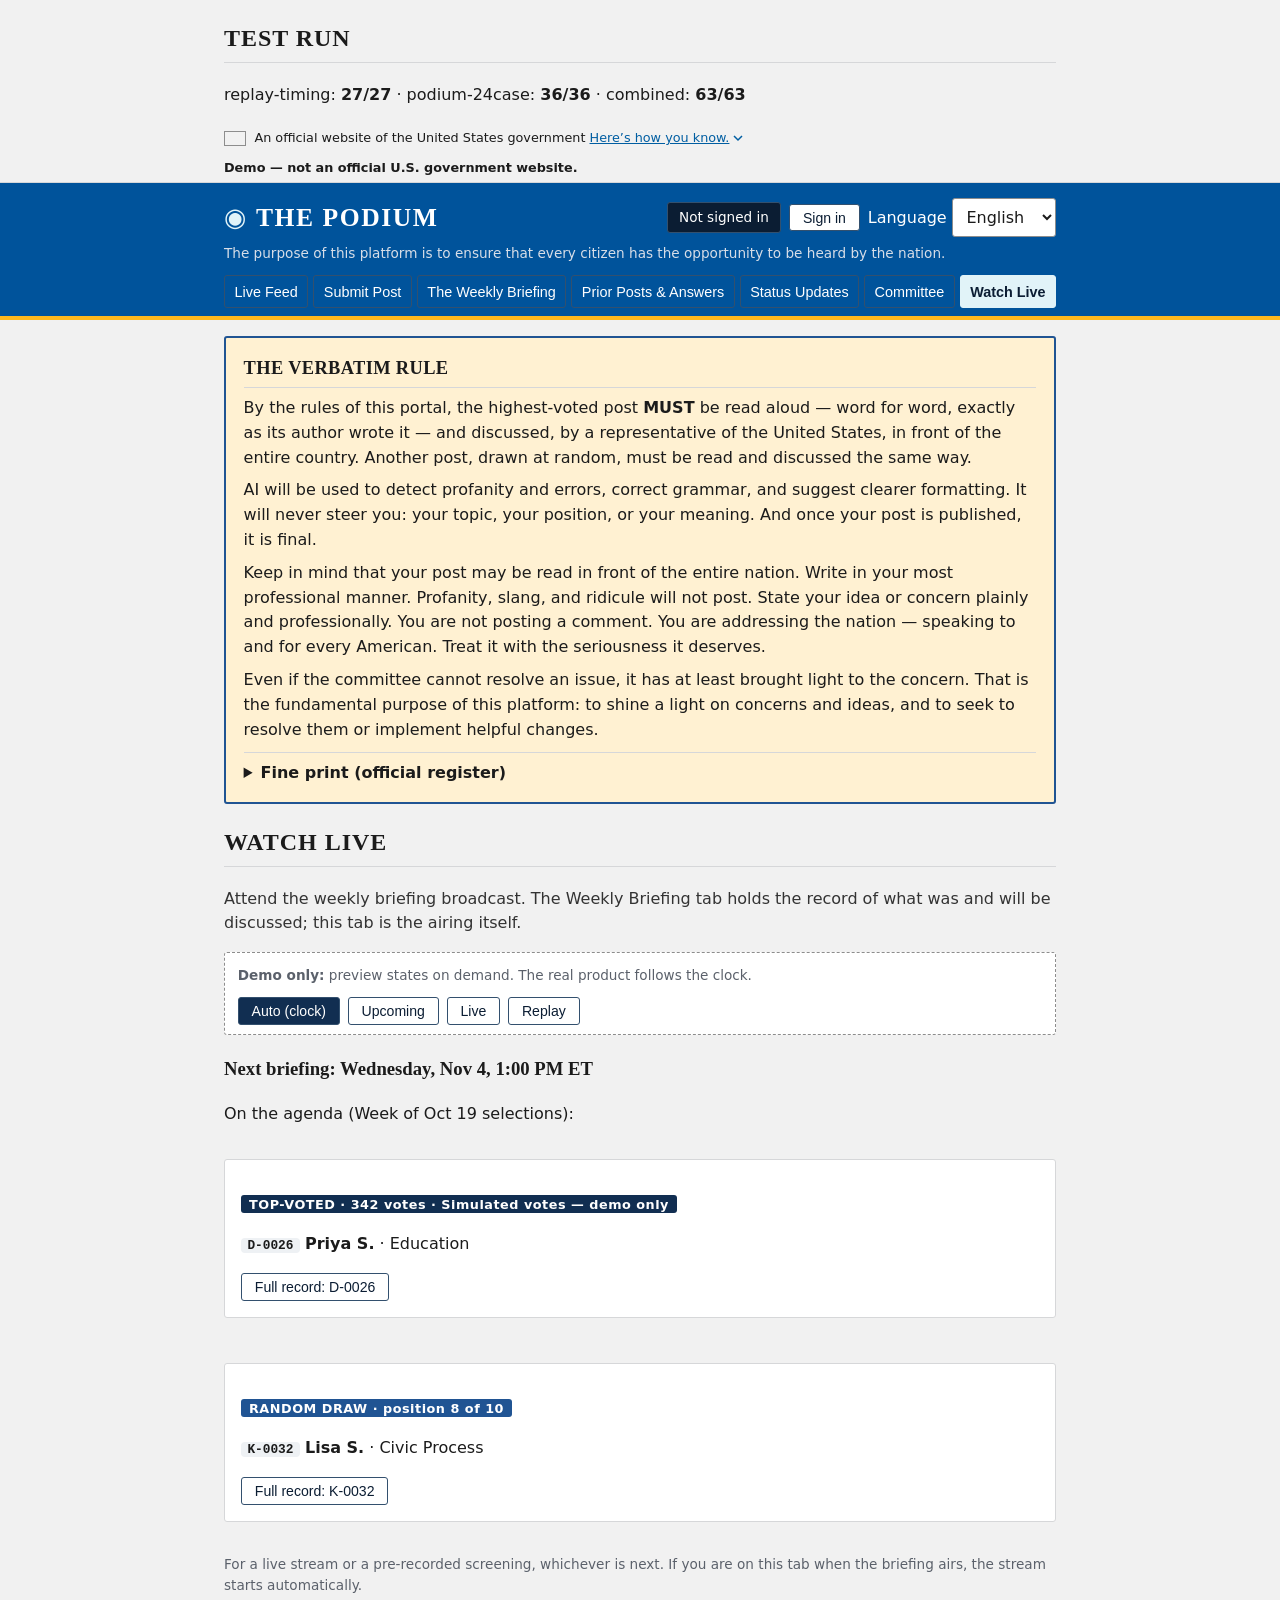
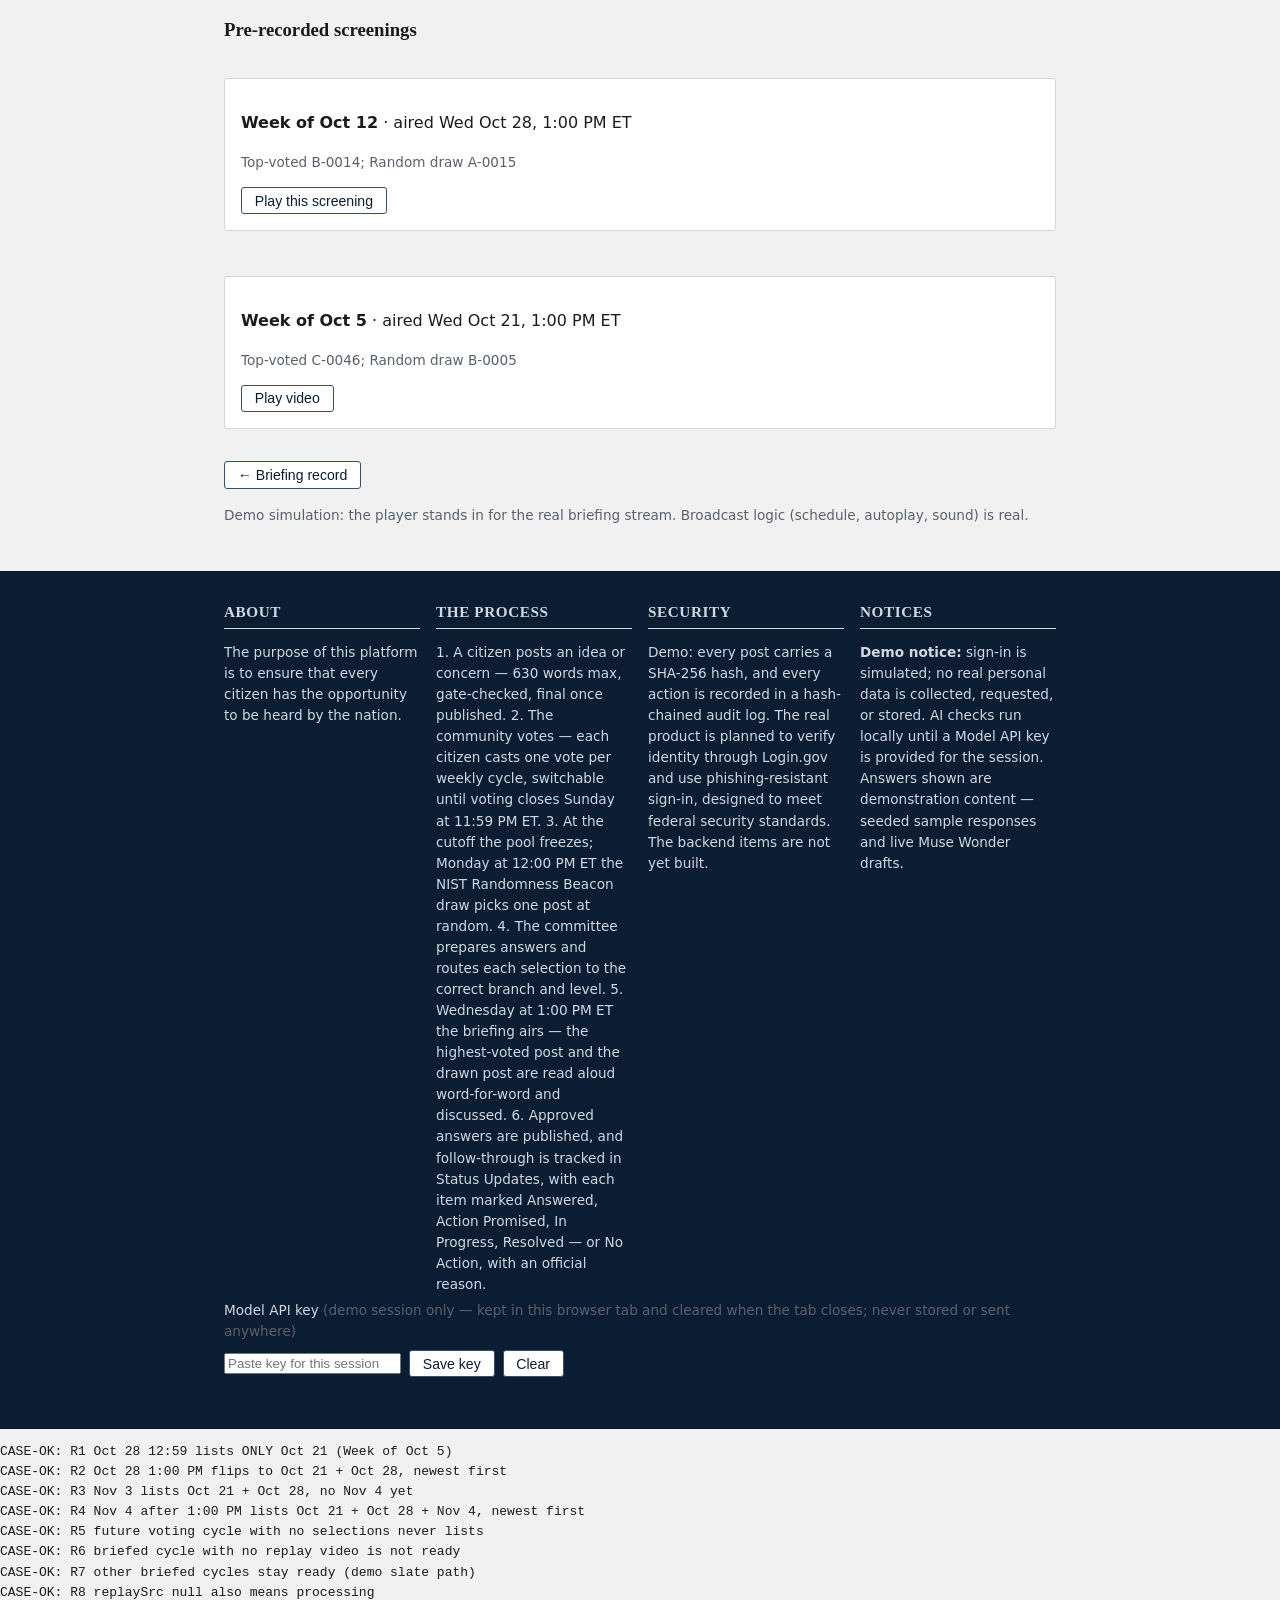
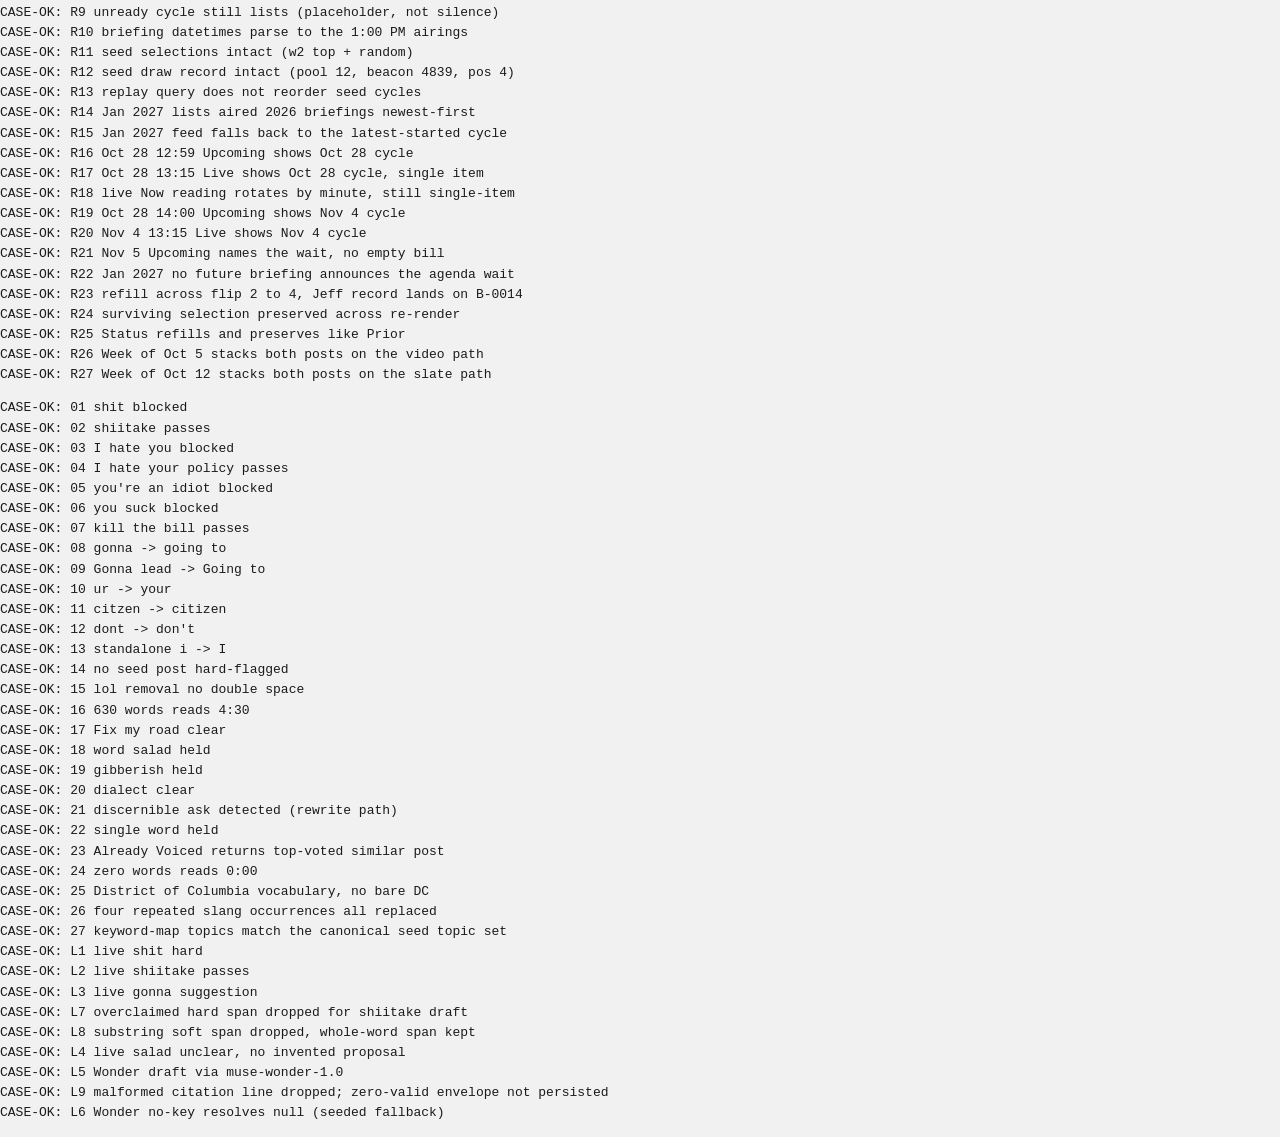
==== commit c4c15fbb: "Committee startup: the first committee — 12 at once, staggered exit weeks 1-12 by NIST draw" ====
--- a/tests/run-tests.html
+++ b/tests/run-tests.html
@@ -220,6 +220,13 @@
       <p id="committeeRulesStructureB">Twelve members, each holding an equal share of the decision-making power. Government agency liaisons advise only and do not vote. Each week the committee receives the selected posts and the AI-drafted answers and votes on whether to follow the AI suggestions. A split vote means no action on that post this week and the post reverts to shine light &mdash; it is still read aloud and tracked, never buried. The narrator and the committee spokesperson are permanent salaried roles who present only: the narrator reads posts word-for-word and the spokesperson presents the committee's approved answers. Neither has any authority over posts or answers. If either quits or is fired, the committee hires a replacement &mdash; hired by the committee, fired by the committee by vote, against public criteria.</p>
       <h3 class="statements-heading" id="committeeRulesScheduleH">Weekly schedule</h3>
       <p id="committeeRulesScheduleB">Members receive the selected posts as soon as they are selected and have 3 days on their own to think about them. They all meet in person on Friday to deliberate and vote, and on Saturday to send the agency requests and set tracking in motion. The agency's response arrives Wednesday morning by video call, and the narrator and the committee spokesperson make the script and record live at 1:00 PM ET. The Podium funds a round-trip ticket and a hotel for every member every week.</p>
+      <h3 class="statements-heading" id="committeeRulesStartupH">Starting the program: the first committee</h3>
+      <p id="committeeRulesStartupP1">The program starts with 12 new citizens selected at once, by the same NIST draw and summons as every later selection.</p>
+      <p id="committeeRulesStartupP2">To reach the steady rotation &mdash; one member joining and one leaving each Monday &mdash; the first 12 serve staggered starting terms. Each member is assigned an exit week, 1 through 12, by a single NIST random draw at the first meeting. The member assigned week 1 cycles out after one week of service; the member assigned week 2 cycles out after two weeks; and so on until the member assigned week 12, who serves the full twelve weeks.</p>
+      <p id="committeeRulesStartupP3">Each Monday, the member cycling out is replaced by a new member drawn the same way, so the committee always has 12 serving members. After the twelfth week, every seat is on a normal 12-week term and the steady rotation is in place.</p>
+      <p id="committeeRulesStartupP4">A full 12-week term pays $300 a week &mdash; $3,600. The member who cycles out first serves one week and is paid $300: the biggest financial loss of the starting group, $3,300 less than a full term. Each later exit loses less; the member who serves all twelve weeks loses nothing.</p>
+      <p id="committeeRulesStartupP5">This is not a penalty. The staggered exit is what makes the rotation possible: without it, all 12 would leave at once after twelve weeks and the committee would lose all of its experience in a single week. With it, eleven experienced members always remain to carry the work and teach the newcomer. The first members out are the ones who make the program work &mdash; their short first terms are a crucial part of starting it, not a punishment for anything they did.</p>
+      <p id="committeeRulesStartupP6">A short starting term still counts as a term for the sit-out rule: after cycling out, a member sits out twelve weeks before being eligible again.</p>
     </details>
     <ul id="committeeList" class="post-list"></ul>
     <p class="hint" id="committeeNote">One citizen cycles out and one new citizen joins every week, so the committee is always 12 people with a mix of experience.</p>
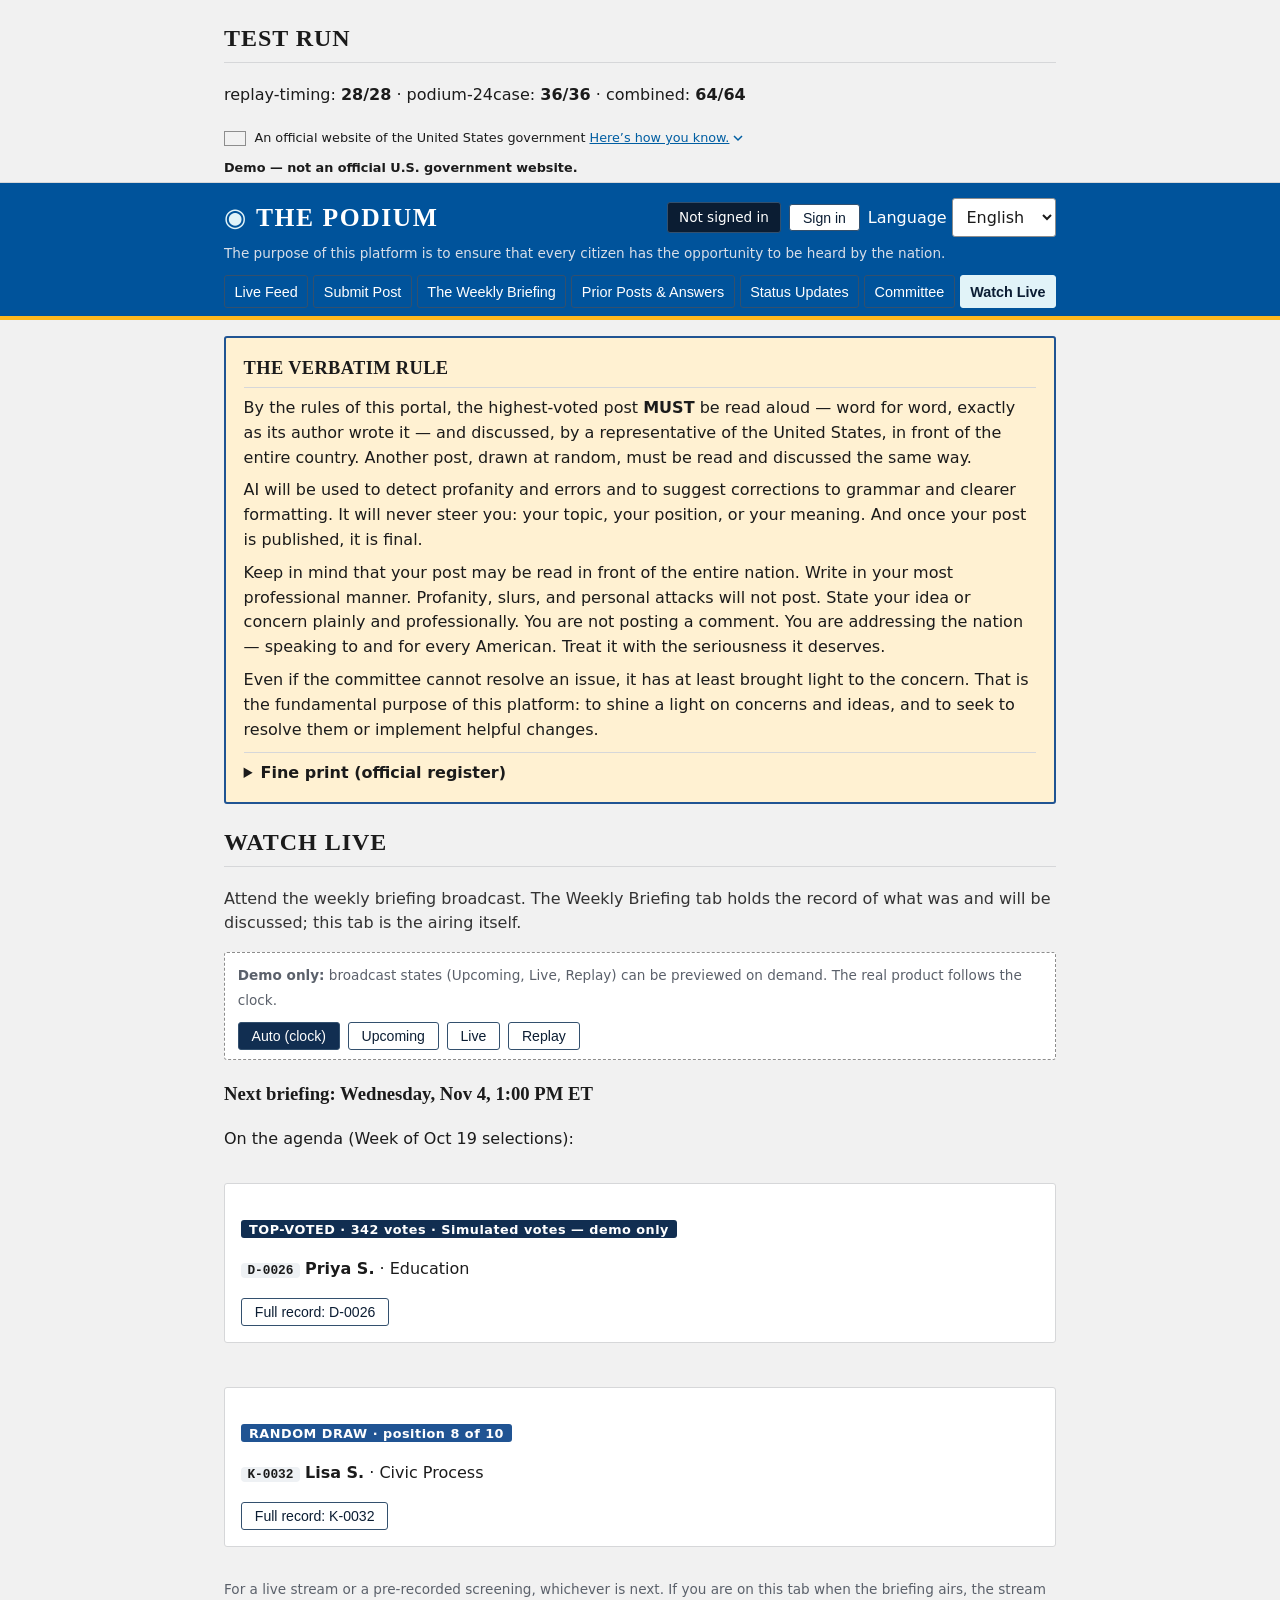
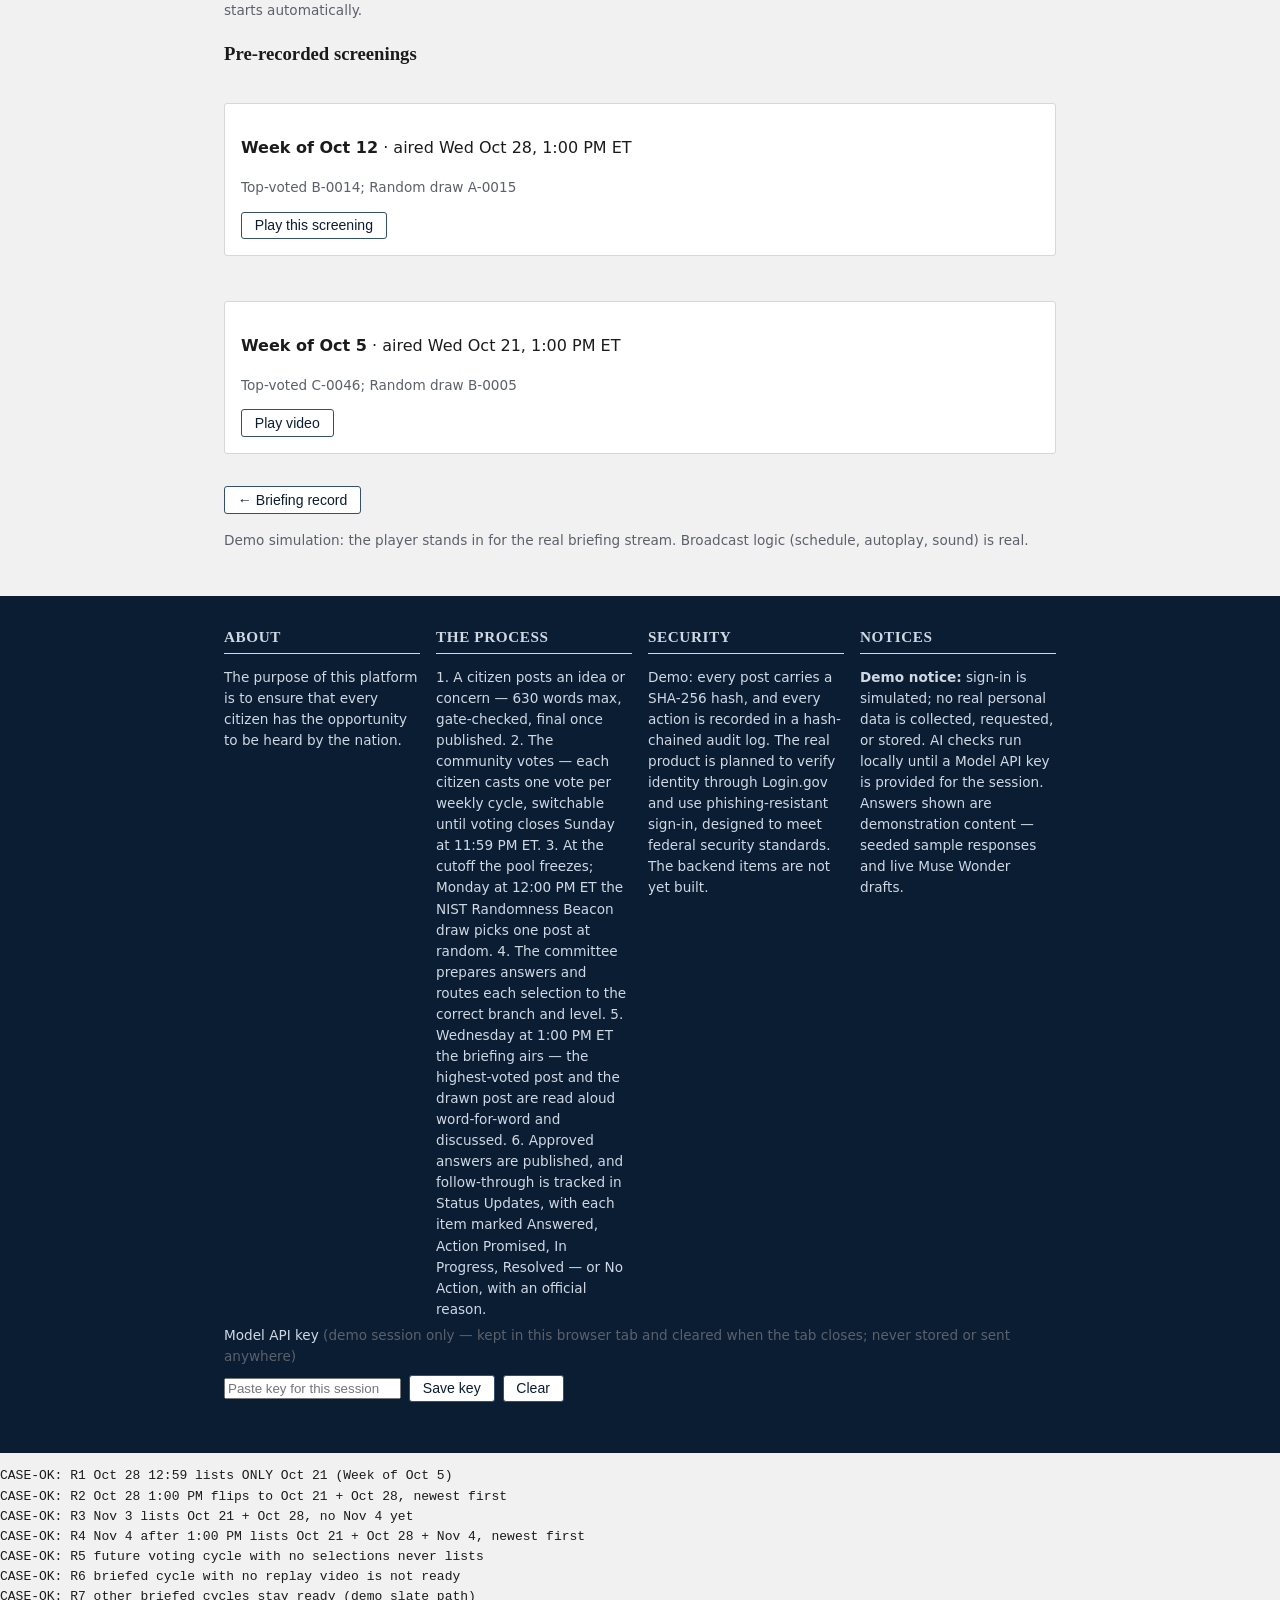
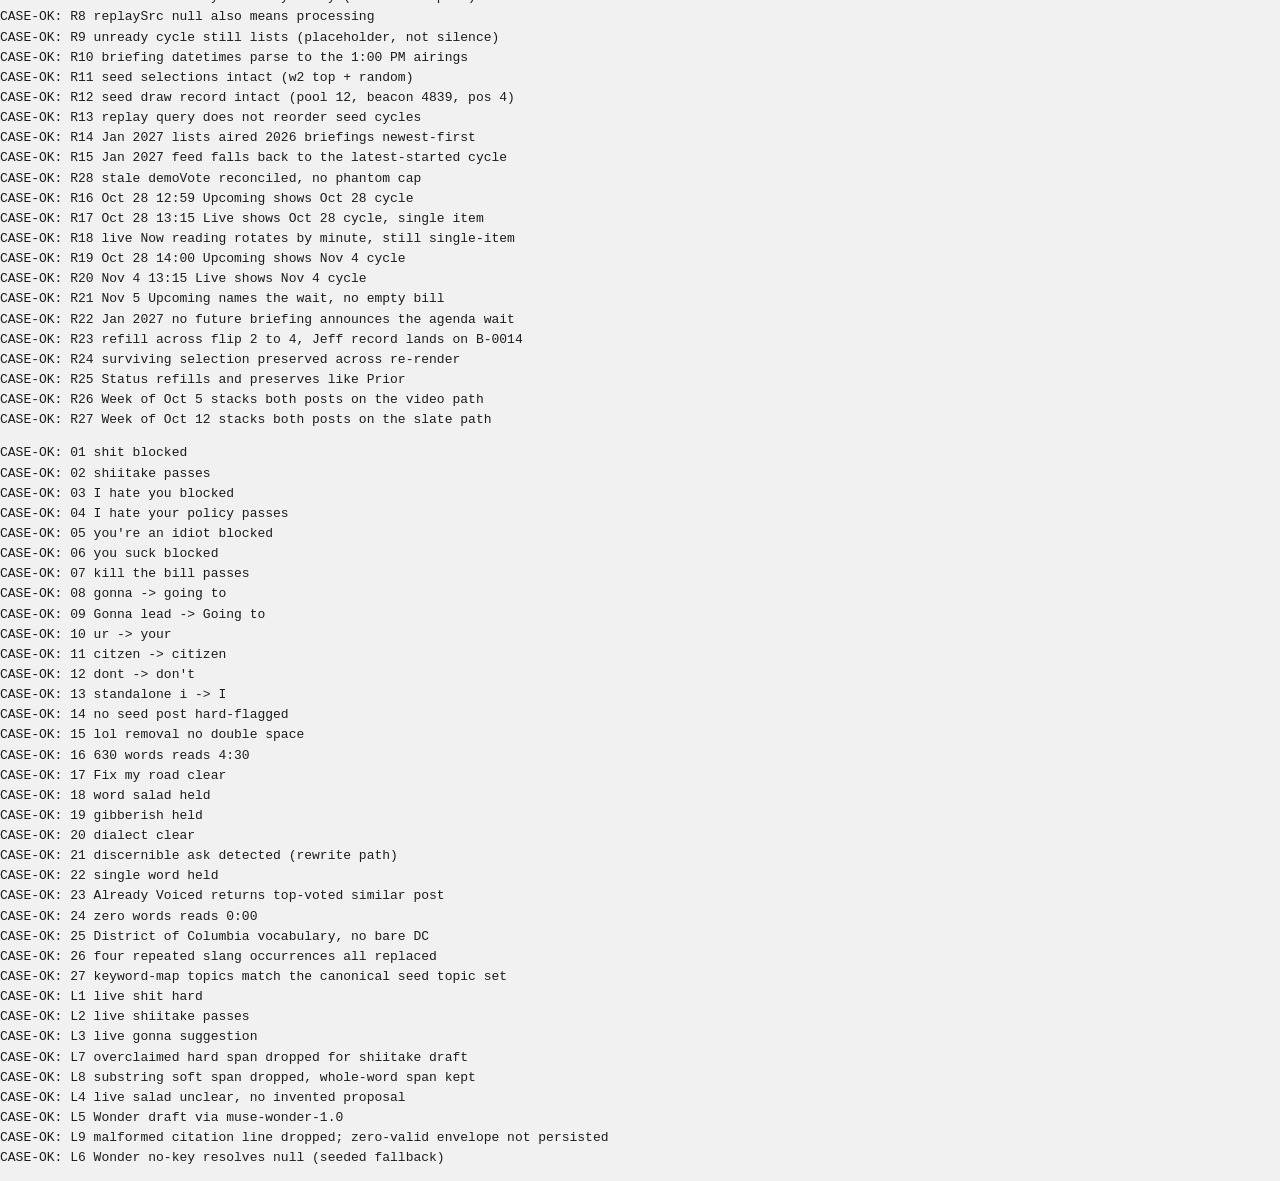
==== commit 3fde7ca8: "Clickthrough 2c: sync stale copies to the strings table" ====
--- a/tests/run-tests.html
+++ b/tests/run-tests.html
@@ -46,8 +46,8 @@
   <section class="rule-card" id="ruleCard" aria-labelledby="ruleHeading">
     <h2 id="ruleHeading">The Verbatim Rule</h2>
     <p>By the rules of this portal, the highest-voted post <strong>MUST</strong> be read aloud &mdash; word for word, exactly as its author wrote it &mdash; and discussed, by a representative of the United States, in front of the entire country. Another post, drawn at random, must be read and discussed the same way.</p>
-    <p>AI will be used to detect profanity and errors, correct grammar, and suggest clearer formatting. It will never steer you: your topic, your position, or your meaning. And once your post is published, it is final.</p>
-    <p>Keep in mind that your post may be read in front of the entire nation. Write in your most professional manner. Profanity, slang, and ridicule will not post. State your idea or concern plainly and professionally. You are not posting a comment. You are addressing the nation &mdash; speaking to and for every American. Treat it with the seriousness it deserves.</p>
+    <p>AI will be used to detect profanity and errors and to suggest corrections to grammar and clearer formatting. It will never steer you: your topic, your position, or your meaning. And once your post is published, it is final.</p>
+    <p>Keep in mind that your post may be read in front of the entire nation. Write in your most professional manner. Profanity, slurs, and personal attacks will not post. State your idea or concern plainly and professionally. You are not posting a comment. You are addressing the nation &mdash; speaking to and for every American. Treat it with the seriousness it deserves.</p>
     <p>Even if the committee cannot resolve an issue, it has at least brought light to the concern. That is the fundamental purpose of this platform: to shine a light on concerns and ideas, and to seek to resolve them or implement helpful changes.</p>
     <details class="fine-print">
       <summary id="fineSummary">Fine print (official register)</summary>
@@ -62,13 +62,13 @@
         <li>Voting is upvote-only. Each citizen casts one vote per weekly cycle, switchable until voting closes Sunday at 11:59 PM ET.</li>
         <li>Each citizen may submit one post per weekly cycle.</li>
         <li>Posts are limited to 630 words.</li>
-        <li>The random draw is proof against rigging: the eligible pool is frozen in a fixed published order at the cutoff, and the position is the NIST Randomness Beacon value modulo the pool size, plus one. The draw is internal only, with no button, replay, or re-roll.</li>
+        <li>The random draw is tamper-proof: the eligible pool is frozen in a fixed published order at the cutoff, and the position is the NIST Randomness Beacon value modulo the pool size, plus one. The draw is internal only, with no button, replay, or re-roll.</li>
         <li>The committee prepares answers only. It never alters, substitutes, delays, or declines a selection. It reviews selections one week in advance and routes each answer to the correct branch and level.</li>
         <li>The committee does not fund. It asks for funds and allocates funds.</li>
         <li>Committee answers begin as AI drafts that the committee votes on as written &mdash; never edited &mdash; and approves as the committee, the answerer of record; no individual member is named. AI never delivers a final answer alone and never touches a citizen post. The drafts are public: the public sees the drafts and the vote, not only approved answers.</li>
-        <li>An exact-duplicate post in the same cycle does not create a new post; the citizen is offered an upvote on the existing post, with no option to post it anyway. The draw pool excludes the winner and any post exactly matching the winner. Similar-but-distinct posts are advisory only.</li>
+        <li>An exact-duplicate post in the same cycle does not create a new post; the citizen is offered an upvote on the existing post, with no option to post it anyway. The draw pool excludes the winner and any post exactly matching the winner. Posts that are similar but not identical receive only an advisory note.</li>
         <li>The Live Feed shows the current cycle only. Posts from past cycles that were never selected are deleted; selected posts are kept as the briefing record.</li>
-        <li>Posting and voting run from Monday 12:00 AM to Sunday 11:59 PM ET. The pool freezes at the Sunday cutoff, the draw is Monday at 12:00 PM ET, the committee has the week plus a Monday&ndash;Tuesday buffer, and the briefing airs Wednesdays at 1:00 PM ET as the fixed opening segment.</li>
+        <li>Posting and voting run from Monday 12:00 AM to Sunday 11:59 PM ET. The pool freezes at the Sunday cutoff, the draw is Monday at 12:00 PM ET, the committee votes Friday and sends agency requests Saturday, the agency prepares its position Monday&ndash;Tuesday, and the briefing airs Wednesdays at 1:00 PM ET as the fixed opening segment.</li>
         <li>This Week shows only the most recently aired briefing. Next Week shows the next briefing's selections. A briefing's replay is published when that briefing airs. Prior Posts &amp; Answers and Status Updates list aired selections only.</li>
         <li>Participation is limited to verified citizens; in this demo, verification is simulated only, and no real identification is collected or stored.</li>
         <li>Language: a citizen may post in any language. The original post is the official record and is read aloud verbatim in the author's language. Translations are machine aids for readers and never replace the original.</li>
@@ -106,7 +106,7 @@
         </label>
       </div>
       <div class="topic-list" id="topicList" aria-label="Filter by topic"></div>
-      <p class="hint" id="voteRule">One vote per citizen per week. You can change it until voting closes Sunday at 11:59 PM ET.</p>
+      <p class="hint" id="voteRule">Each citizen casts one vote per weekly cycle, switchable until voting closes Sunday at 11:59 PM ET.</p>
     </div>
     <p class="feed-note" id="feedNote"></p>
     <ol class="post-list" id="postList"></ol>
@@ -157,22 +157,22 @@
   <!-- ============ BRIEFING ============ -->
   <section id="view-briefing" class="view" hidden aria-label="Weekly briefing">
     <h2 id="briefingTitle">This week&rsquo;s briefing</h2>
-    <p class="lede">Two posts take the majority of the segment: the highest-voted post and one post drawn at random. Both are read aloud verbatim and answered. Follow-ups on earlier posts get only a brief live mention; the full record lives under Prior Posts &amp; Answers and Status Updates.</p>
-    <p class="lede">The locked weekly schedule (all times ET): posting and voting week Monday 00:00 &#8594; Sunday 23:59; cutoff Sunday 23:59, when the eligible pool is frozen and published; draw Monday 12:00, pre-announced; committee week Monday &#8594; Sunday to evaluate both selected posts and formulate both answers — answers ONLY, it can never alter, substitute, delay, or decline a selection; briefing Wednesday 1:00 PM. The Podium segment is the fixed opening segment of the Wednesday briefing: if no regular briefing is scheduled that Wednesday, the segment still runs standalone at the same time, same room, same cameras.</p>
+    <p class="lede">Two posts take up most of the segment: the highest-voted post and one post drawn at random. Both are read aloud verbatim and answered. Follow-ups on earlier posts get only a brief live mention; the full record lives under Prior Posts &amp; Answers and Status Updates.</p>
+    <p class="lede">The weekly schedule (all times ET): posting and voting week Monday 00:00 &#8594; Sunday 23:59; cutoff Sunday 23:59, when the eligible pool is frozen and published; draw Monday 12:00, pre-announced; committee week Monday &#8594; Sunday to evaluate both selected posts and formulate both answers — answers ONLY, it can never alter, substitute, delay, or decline a selection; briefing Wednesday 1:00 PM. The Podium segment is the fixed opening segment of the Wednesday briefing: if no regular briefing is scheduled that Wednesday, the segment still runs on its own at the same time.</p>
     <p><button type="button" class="btn btn-small" id="gotoWatchBtn">Watch Live &#8594;</button> <span class="hint">Attend the airing of this briefing.</span></p>
 
     <ol class="pipeline" id="pipelineList"></ol>
 
     <section id="nextSection" aria-labelledby="nextHeading">
       <h3 id="nextHeading">Next Week</h3>
-      <p class="hint">Selected posts in committee review. Answers are still being formulated — never presented as final. These selections are published after the Monday draw, once the draw has selected the posts: the full posts for the next briefing appear here from the draw onward, in full, with answers coming on the briefing date.</p>
+      <p class="hint">Selected posts in committee review. Answers are still being formulated — never presented as final. These selections are published after the Monday draw, once the draw has selected the posts: the full posts for the next briefing appear here from the draw onward, in full, with approved answers published as soon as the committee approves them.</p>
       <ul id="nextList" class="next-list"></ul>
     </section>
 
 
     <section class="card" aria-labelledby="drawHeading">
       <h3 id="drawHeading">The random draw &mdash; verifiably fair</h3>
-      <p>The eligible pool is frozen and published <em>first</em> (all gate-passed posts since the last draw, minus the top-voted winner). The system runs the draw at the pre-announced time: <code>position = beacon value mod pool size + 1</code>. Random selection conducted using the NIST Randomness Beacon.</p>
+      <p>The eligible pool is frozen and published <em>first</em> (all posts that passed the wording check since the last draw, minus the top-voted winner). The system runs the draw at the pre-announced time: <code>position = beacon value modulo the pool size + 1</code>. Random selection conducted using the NIST Randomness Beacon.</p>
       <dl class="draw-facts" id="drawFacts"></dl>
       <h4>Excluded from the pool</h4>
       <ul id="excludedList" class="excluded-list"></ul>
@@ -189,7 +189,7 @@
     <h2>Watch Live</h2>
     <p class="lede">Attend the weekly briefing broadcast. The Weekly Briefing tab holds the record of what was and will be discussed; this tab is the airing itself.</p>
     <div class="demo-bar" id="watchDemoBar">
-      <span class="hint"><strong>Demo only:</strong> preview states on demand. The real product follows the clock.</span>
+      <span class="hint"><strong>Demo only:</strong> broadcast states (Upcoming, Live, Replay) can be previewed on demand. The real product follows the clock.</span>
       <div class="btn-row" role="group" aria-label="Preview broadcast state">
         <button type="button" class="btn btn-small" data-watch-state="auto" aria-pressed="true">Auto (clock)</button>
         <button type="button" class="btn btn-small" data-watch-state="upcoming" aria-pressed="false">Upcoming</button>
@@ -217,9 +217,9 @@
       <h3 class="statements-heading" id="committeeRulesPayH">Pay</h3>
       <p id="committeeRulesPayB">Members are paid $150 per day, for Friday and Saturday ($300 a week). The solo thinking days are not separately paid. Travel, hotel, and meals for the weekly in-person meeting are covered separately at government rates and booked directly &mdash; members never pay out of pocket &mdash; plus childcare support for in-person days. The pay is $150 flat, no top-up. The plan isn't for committee members to get rich off this &mdash; it's more of a public service.</p>
       <h3 class="statements-heading" id="committeeRulesStructureH">Structure</h3>
-      <p id="committeeRulesStructureB">Twelve members, each holding an equal share of the decision-making power. Government agency liaisons advise only and do not vote. Each week the committee receives the selected posts and the AI-drafted answers and votes on whether to follow the AI suggestions. A split vote means no action on that post this week and the post reverts to shine light &mdash; it is still read aloud and tracked, never buried. The narrator and the committee spokesperson are permanent salaried roles who present only: the narrator reads posts word-for-word and the spokesperson presents the committee's approved answers. Neither has any authority over posts or answers. If either quits or is fired, the committee hires a replacement &mdash; hired by the committee, fired by the committee by vote, against public criteria.</p>
+      <p id="committeeRulesStructureB">Twelve members, each holding an equal share of the decision-making power. Government agency liaisons advise only and do not vote. Each week the committee receives the selected posts and the AI-drafted answers and votes on whether to follow the AI suggestions. A split vote means no action on that post this week and the post reverts to shine light &mdash; it is still read aloud and tracked, never buried. The narrator and the committee spokesperson are permanent salaried roles who present only: the narrator reads posts word-for-word and the spokesperson presents the committee's approved answers. Neither has any authority over posts or answers. If either quits or is fired, the committee hires a replacement. Hiring and dismissal are by committee vote, against public criteria.</p>
       <h3 class="statements-heading" id="committeeRulesScheduleH">Weekly schedule</h3>
-      <p id="committeeRulesScheduleB">Members receive the selected posts as soon as they are selected and have 3 days on their own to think about them. They all meet in person on Friday to deliberate and vote, and on Saturday to send the agency requests and set tracking in motion. The agency's response arrives Wednesday morning by video call, and the narrator and the committee spokesperson make the script and record live at 1:00 PM ET. The Podium funds a round-trip ticket and a hotel for every member every week.</p>
+      <p id="committeeRulesScheduleB">Members receive the selected posts as soon as they are selected and have 3 days on their own to think about them. They all meet in person on Friday to deliberate and vote, and on Saturday to send the agency requests and set tracking in motion. The agency's response arrives Wednesday morning by video call, and the narrator and the committee spokesperson make the script and record live at 1:00 PM ET. Travel and lodging for every member every week are covered at government rates and booked directly.</p>
       <h3 class="statements-heading" id="committeeRulesStartupH">Starting the program: the first committee</h3>
       <p id="committeeRulesStartupP1">The program starts with 12 new citizens selected at once, by the same NIST draw and summons as every later selection.</p>
       <p id="committeeRulesStartupP2">To reach the steady rotation &mdash; one member joining and one leaving each Monday &mdash; the first 12 serve staggered starting terms. Each member is assigned an exit week, 1 through 12, by a single NIST random draw at the first meeting. The member assigned week 1 cycles out after one week of service; the member assigned week 2 cycles out after two weeks; and so on until the member assigned week 12, who serves the full twelve weeks.</p>
@@ -262,7 +262,7 @@
     </div>
     <div class="footer-col">
       <h2 id="footerProcess">The Process</h2>
-      <p id="footerProcessChain">1. A citizen posts an idea or concern &#8212; 630 words max, gate-checked, final once published. 2. The community votes &#8212; each citizen casts one vote per weekly cycle, switchable until voting closes Sunday at 11:59 PM ET. 3. At the cutoff the pool freezes; Monday at 12:00 PM ET the NIST Randomness Beacon draw picks one post at random. 4. The committee prepares answers and routes each selection to the correct branch and level. 5. Wednesday at 1:00 PM ET the briefing airs &#8212; the highest-voted post and the drawn post are read aloud word-for-word and discussed. 6. Approved answers are published, and follow-through is tracked in Status Updates until Answered, Action Promised, In Progress, Resolved &#8212; or No Action, with an official reason.</p>
+      <p id="footerProcessChain">1. A citizen posts an idea or concern &#8212; 630 words max, gate-checked, final once published. 2. The community votes &#8212; each citizen casts one vote per weekly cycle, switchable until voting closes Sunday at 11:59 PM ET. 3. At the cutoff the pool freezes; Monday at 12:00 PM ET the NIST Randomness Beacon draw picks one post at random. 4. The committee prepares answers and routes each selection to the correct branch and level. 5. Wednesday at 1:00 PM ET the briefing airs &#8212; the highest-voted post and the drawn post are read aloud word-for-word and discussed. 6. Approved answers are published, and follow-through is tracked in Status Updates, with each item marked Answered, Action Promised, In Progress, Resolved &#8212; or No Action, with an official reason.</p>
     </div>
     <div class="footer-col">
       <h2 id="footerSecurity">Security</h2>
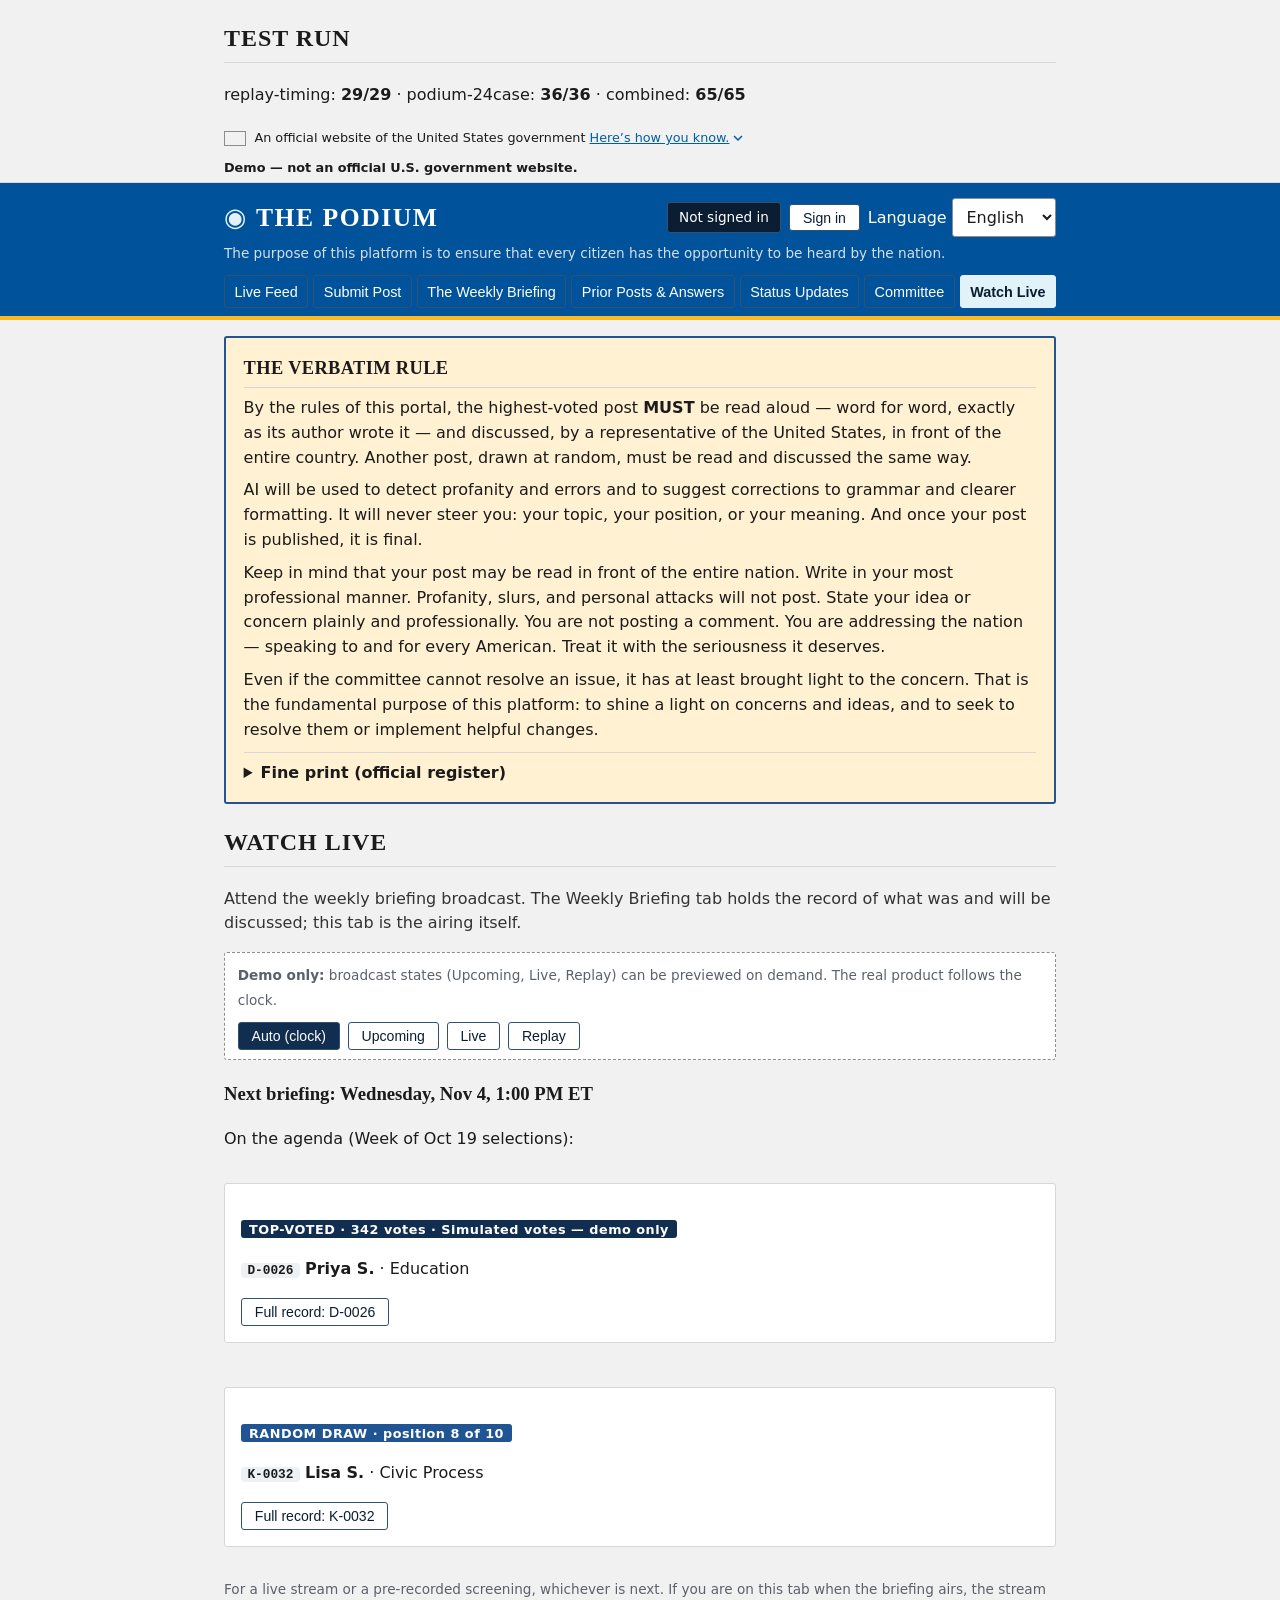
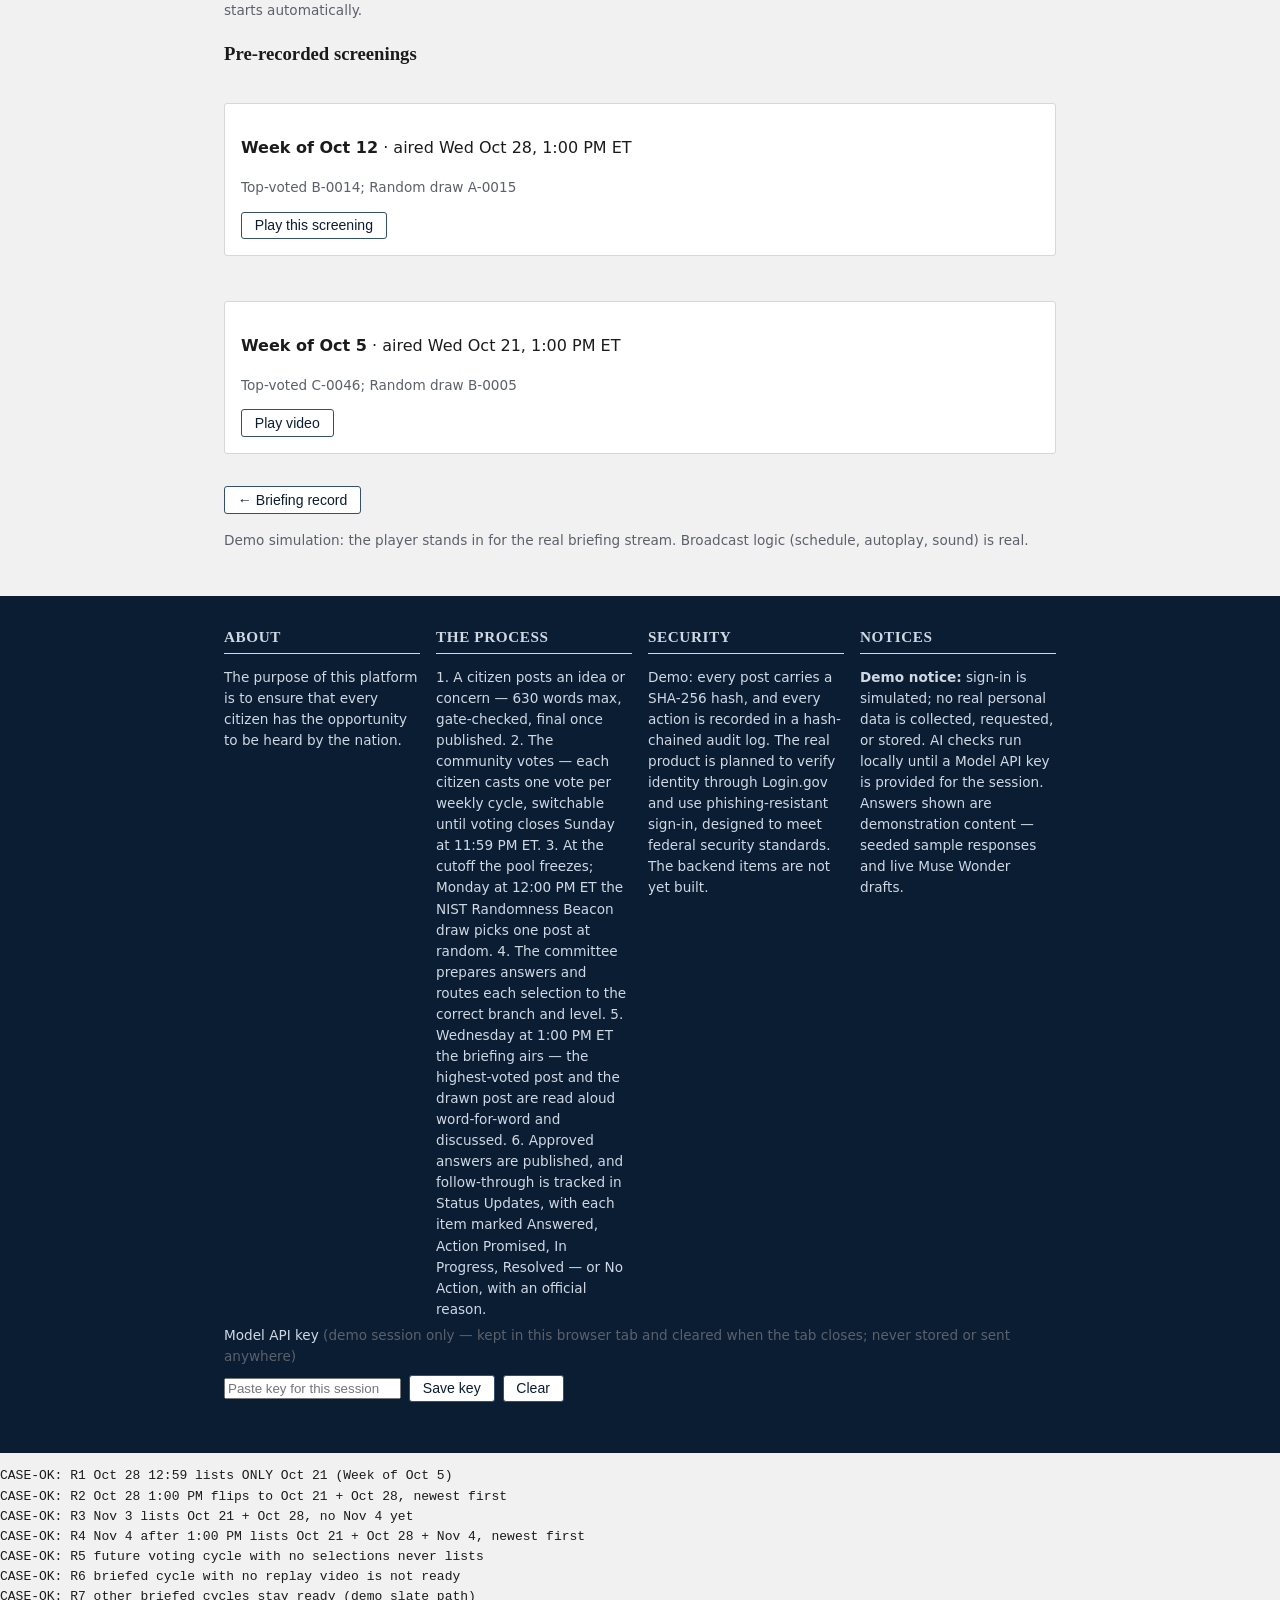
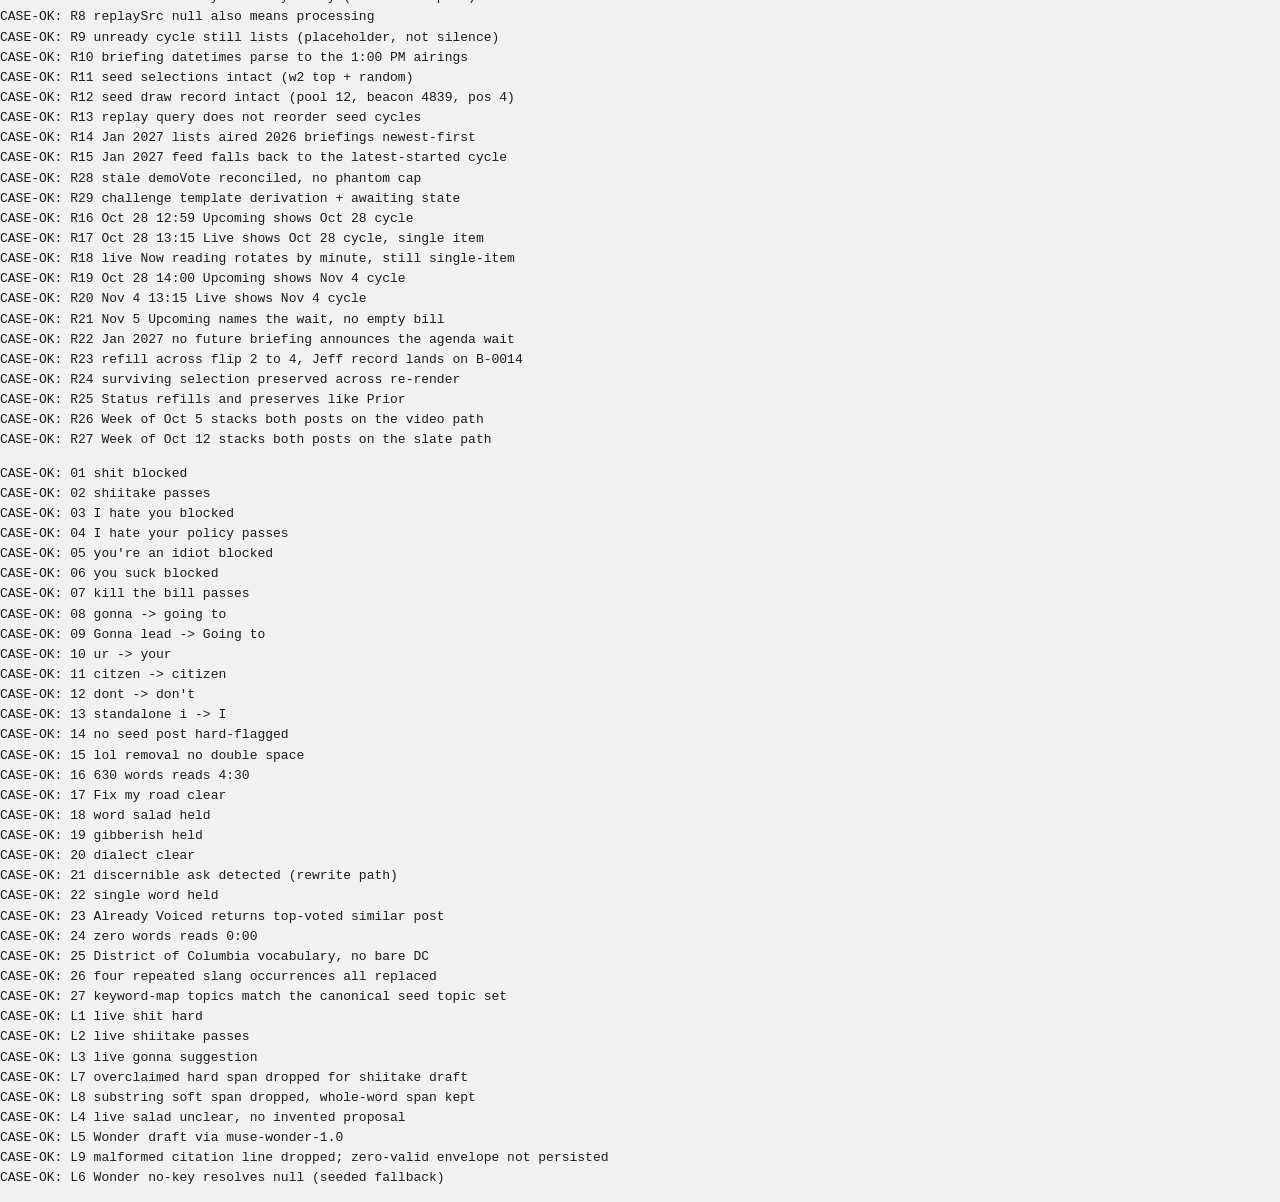
==== commit 4736d415: "Mini-rule: post.rule.text middle sentence → S2 wording" ====
--- a/tests/run-tests.html
+++ b/tests/run-tests.html
@@ -121,7 +121,7 @@
   <section id="view-post" class="view" hidden aria-label="Post composer">
     <h2 class="sr-only">Submit Post</h2>
     <div class="mini-rule" role="note" aria-label="Reminder of the rule">
-      <strong>The Verbatim Rule applies.</strong> Your post may be read aloud, word for word, in front of the entire nation. Profanity, slang, and ridicule will not post. Once published, it is final.
+      <strong>The Verbatim Rule applies.</strong> Your post may be read aloud, word for word, in front of the entire nation. Profanity, slurs, and personal attacks will not post. Once published, it is final.
       <a href="#ruleCard" id="readFullRule">Read the full rule</a>
     </div>
     <div id="onePostNotice" class="notice" hidden></div>
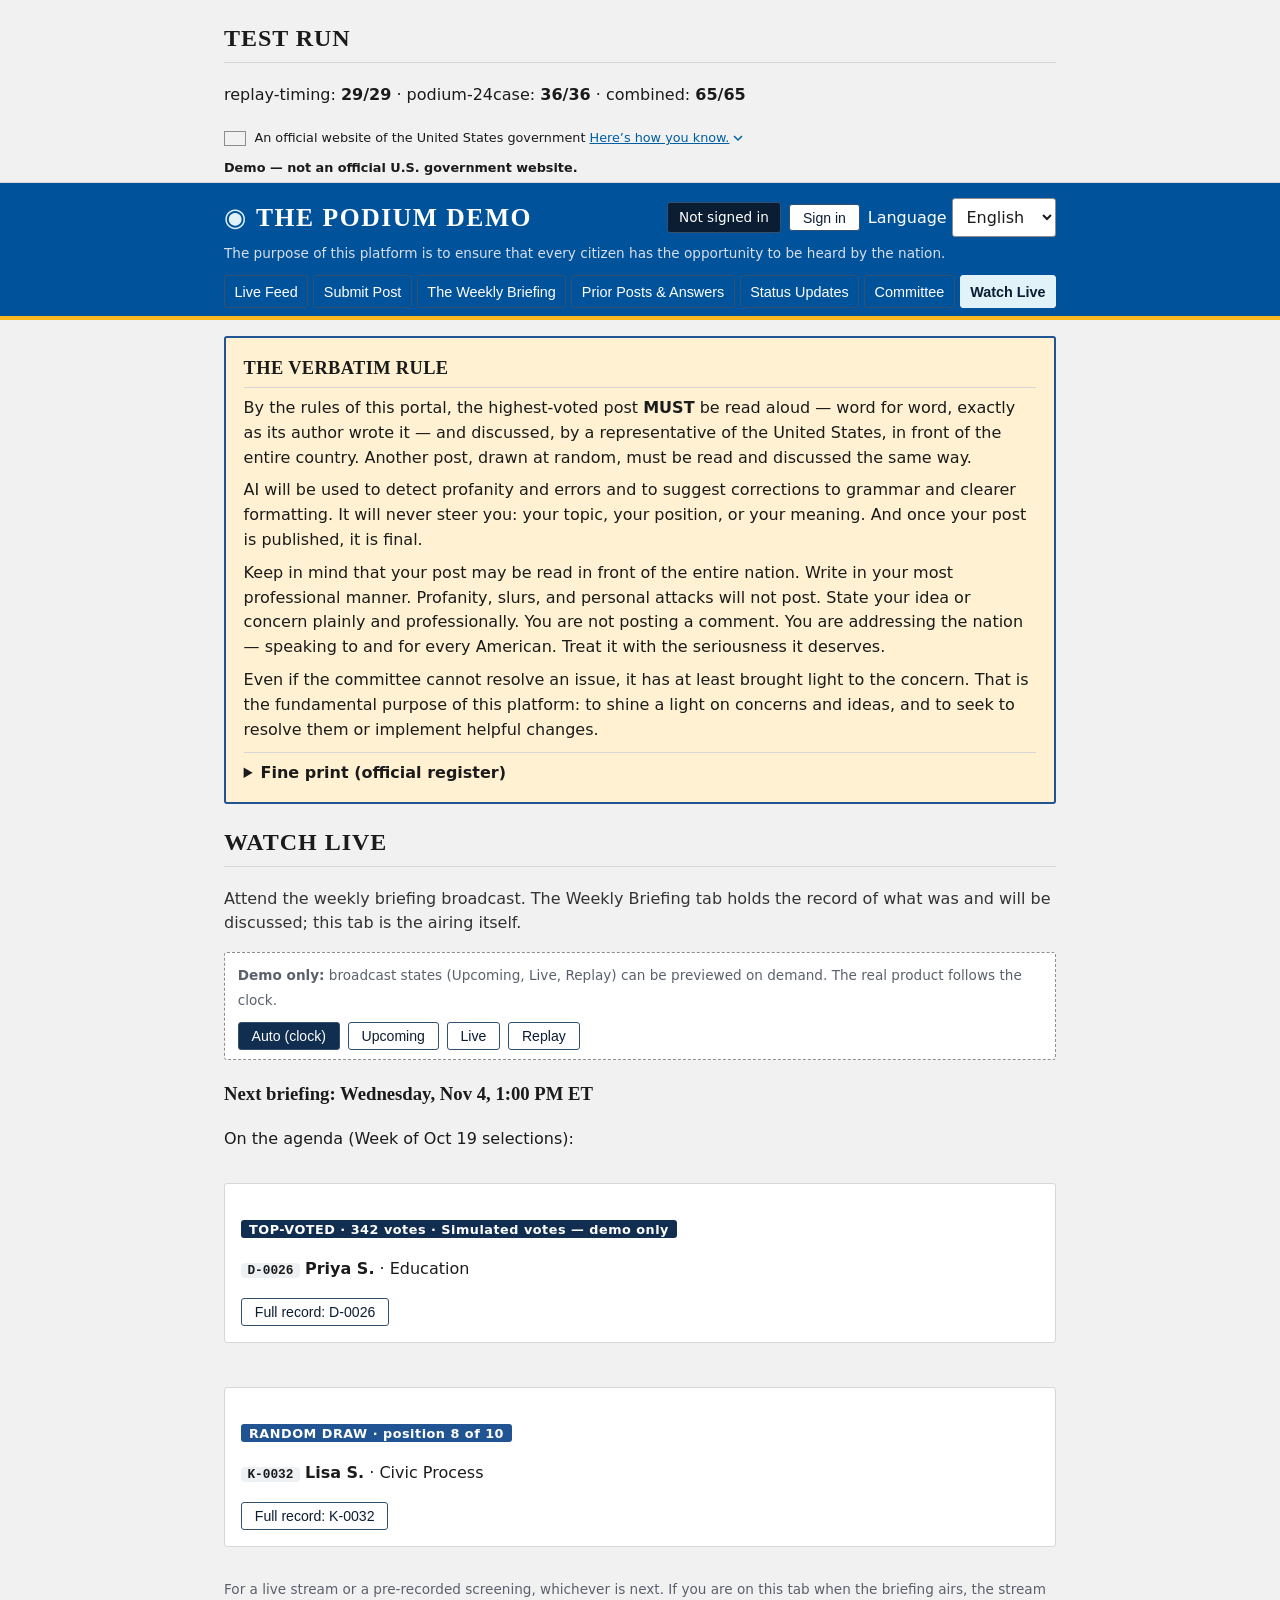
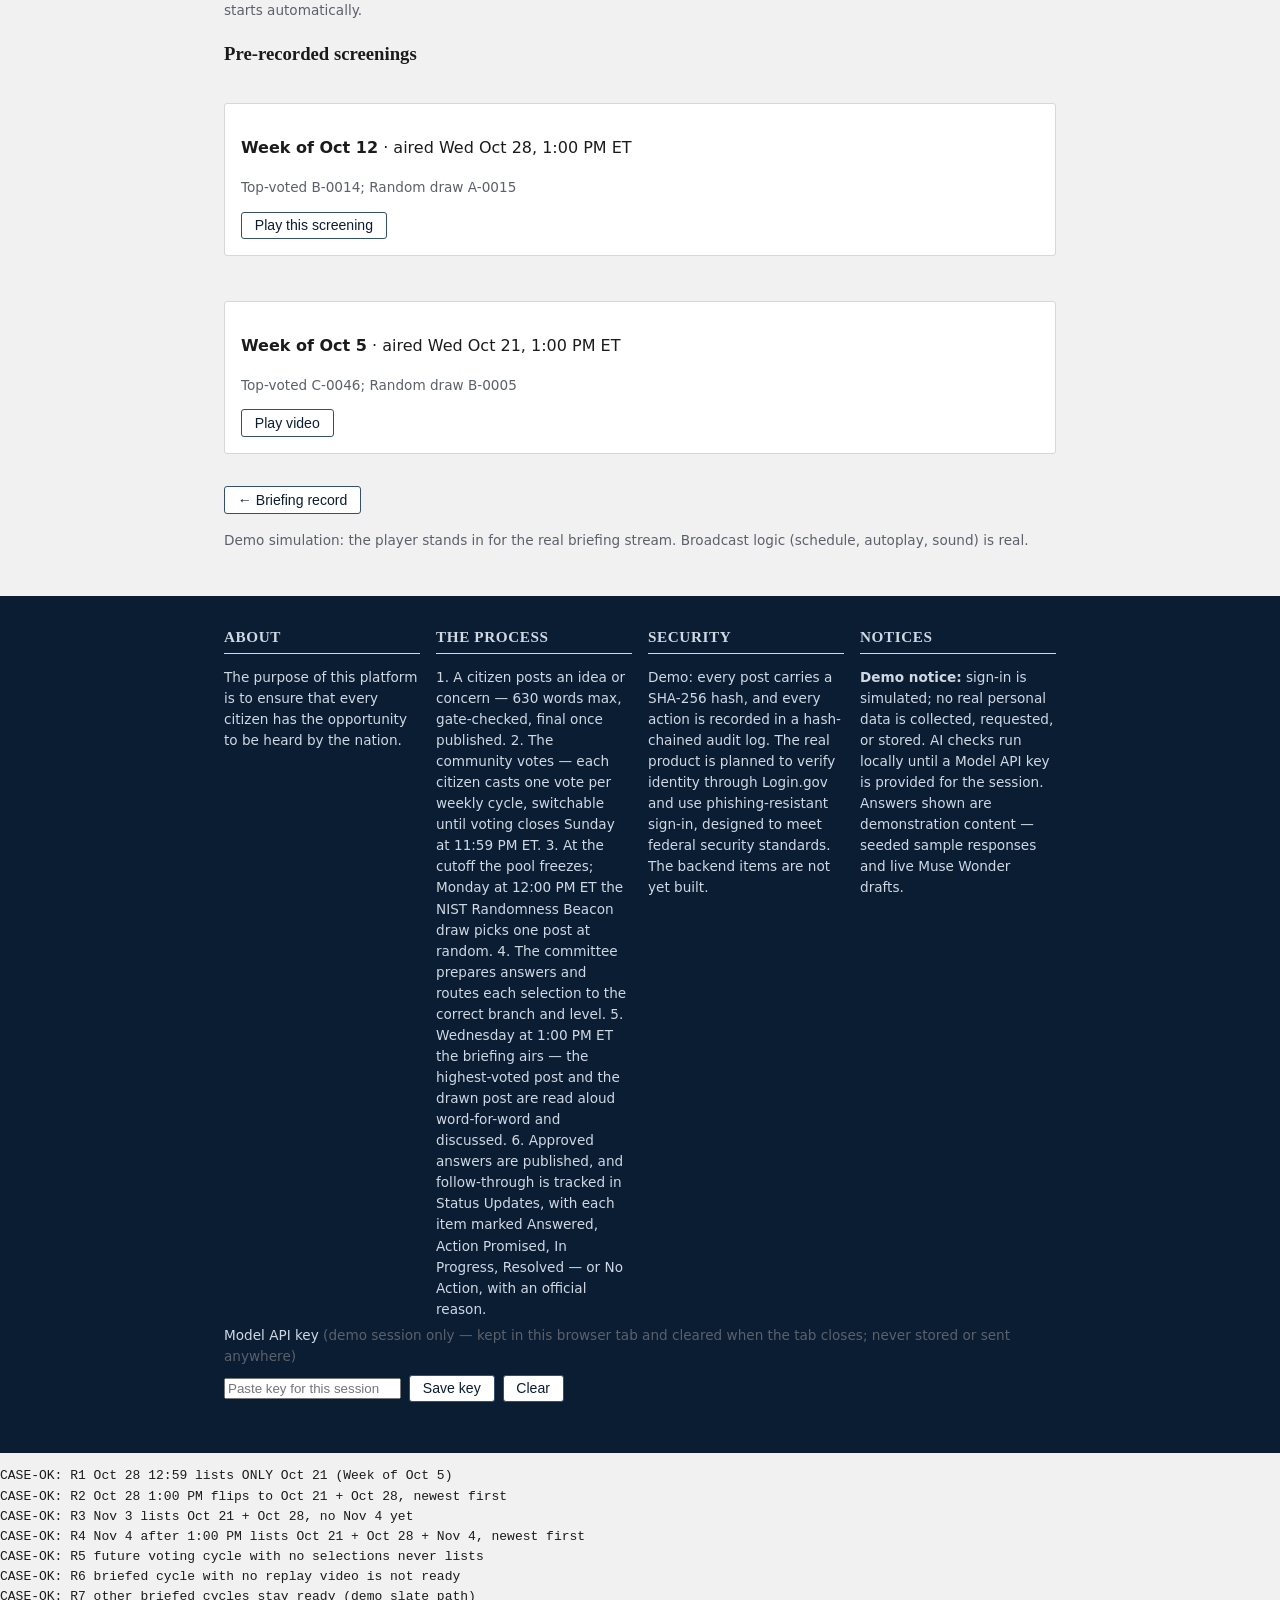
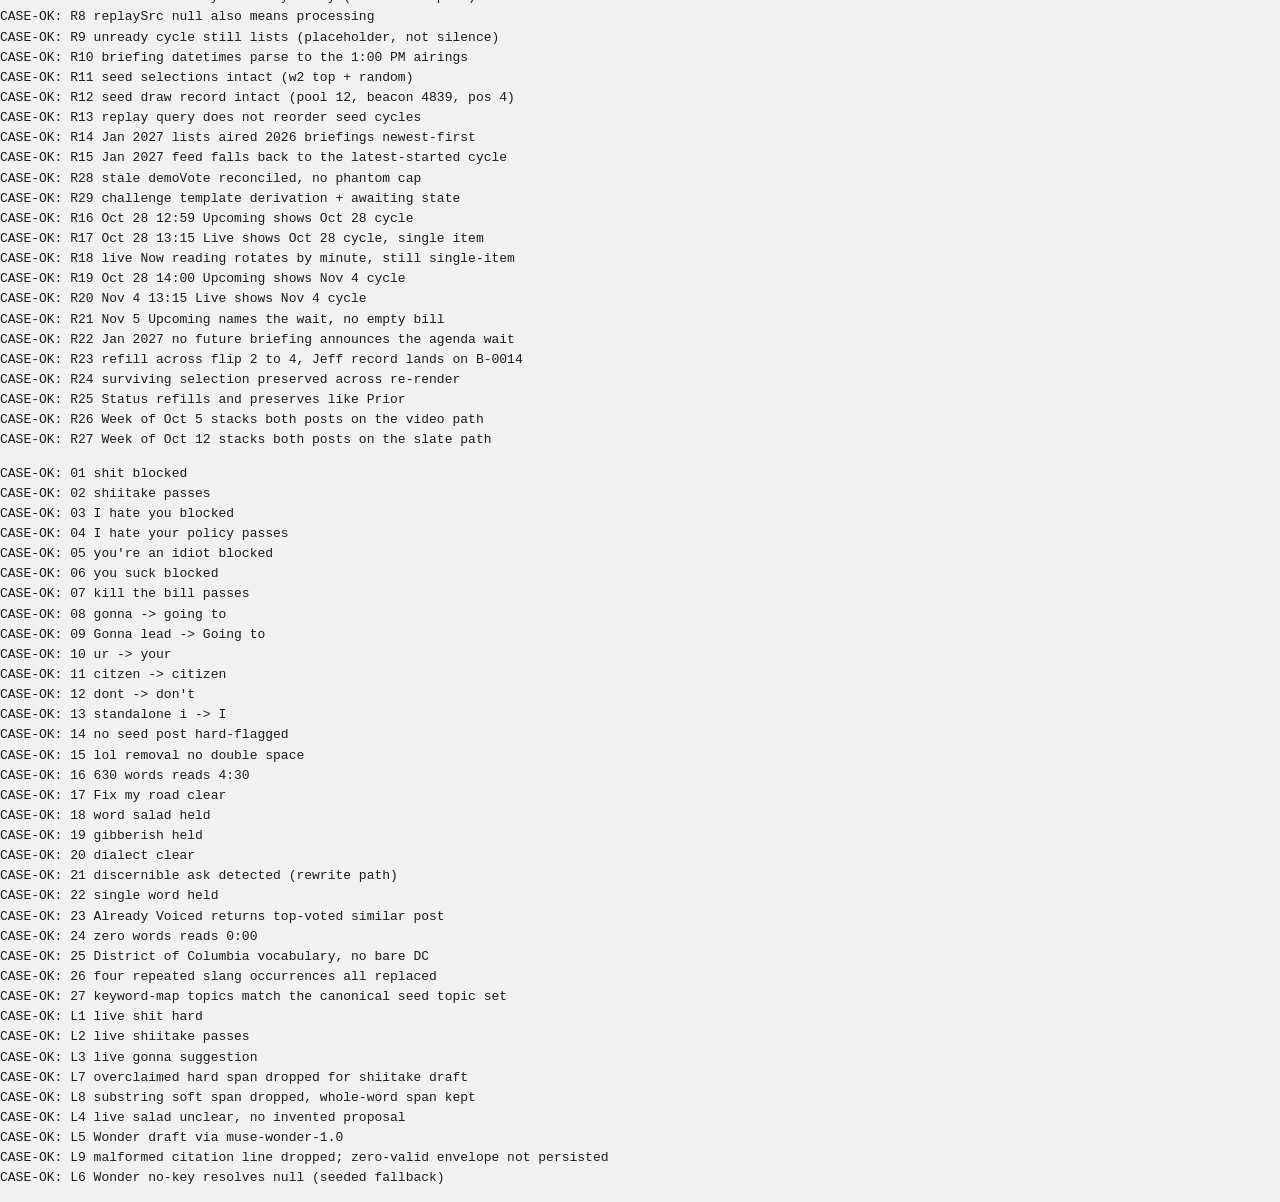
==== commit 9c46fa22: "Rename demo display name to The Podium Demo" ====
--- a/tests/run-tests.html
+++ b/tests/run-tests.html
@@ -3,7 +3,7 @@
 <head>
 <meta charset="utf-8">
 <meta name="viewport" content="width=device-width, initial-scale=1">
-<title>The Podium — A Civic Portal</title>
+<title>The Podium Demo — A Civic Portal</title>
 <meta name="description" content="Verified citizens post ideas and concerns. The community votes. Each week the top-voted post plus one randomly drawn post are read aloud verbatim and addressed in a public briefing.">
 <link rel="stylesheet" href="../css/style.css">
 </head>
@@ -17,7 +17,7 @@
     <div class="brand">
       <span class="brand-mark" aria-hidden="true">&#9673;</span>
       <div>
-        <h1 class="brand-title">THE PODIUM</h1>
+        <h1 class="brand-title">THE PODIUM DEMO</h1>
       </div>
     </div>
     <div class="citizen-box">
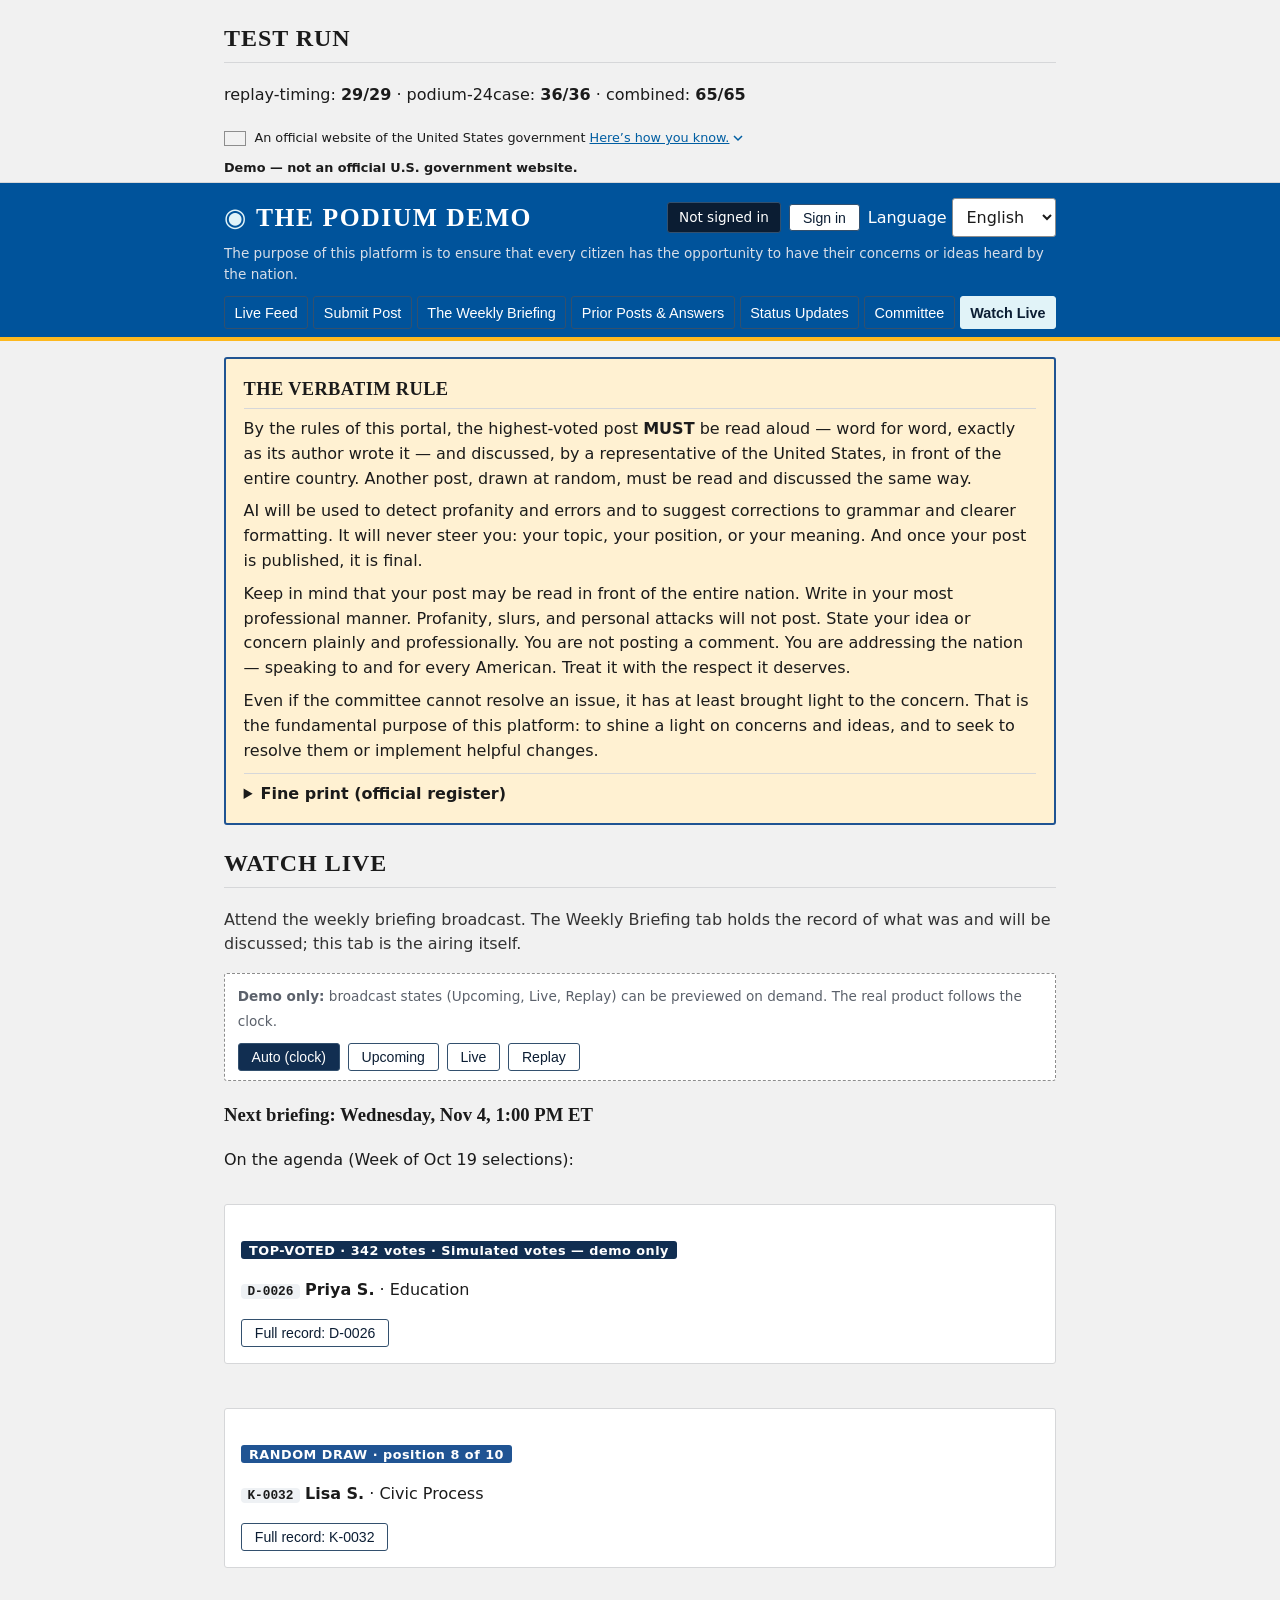
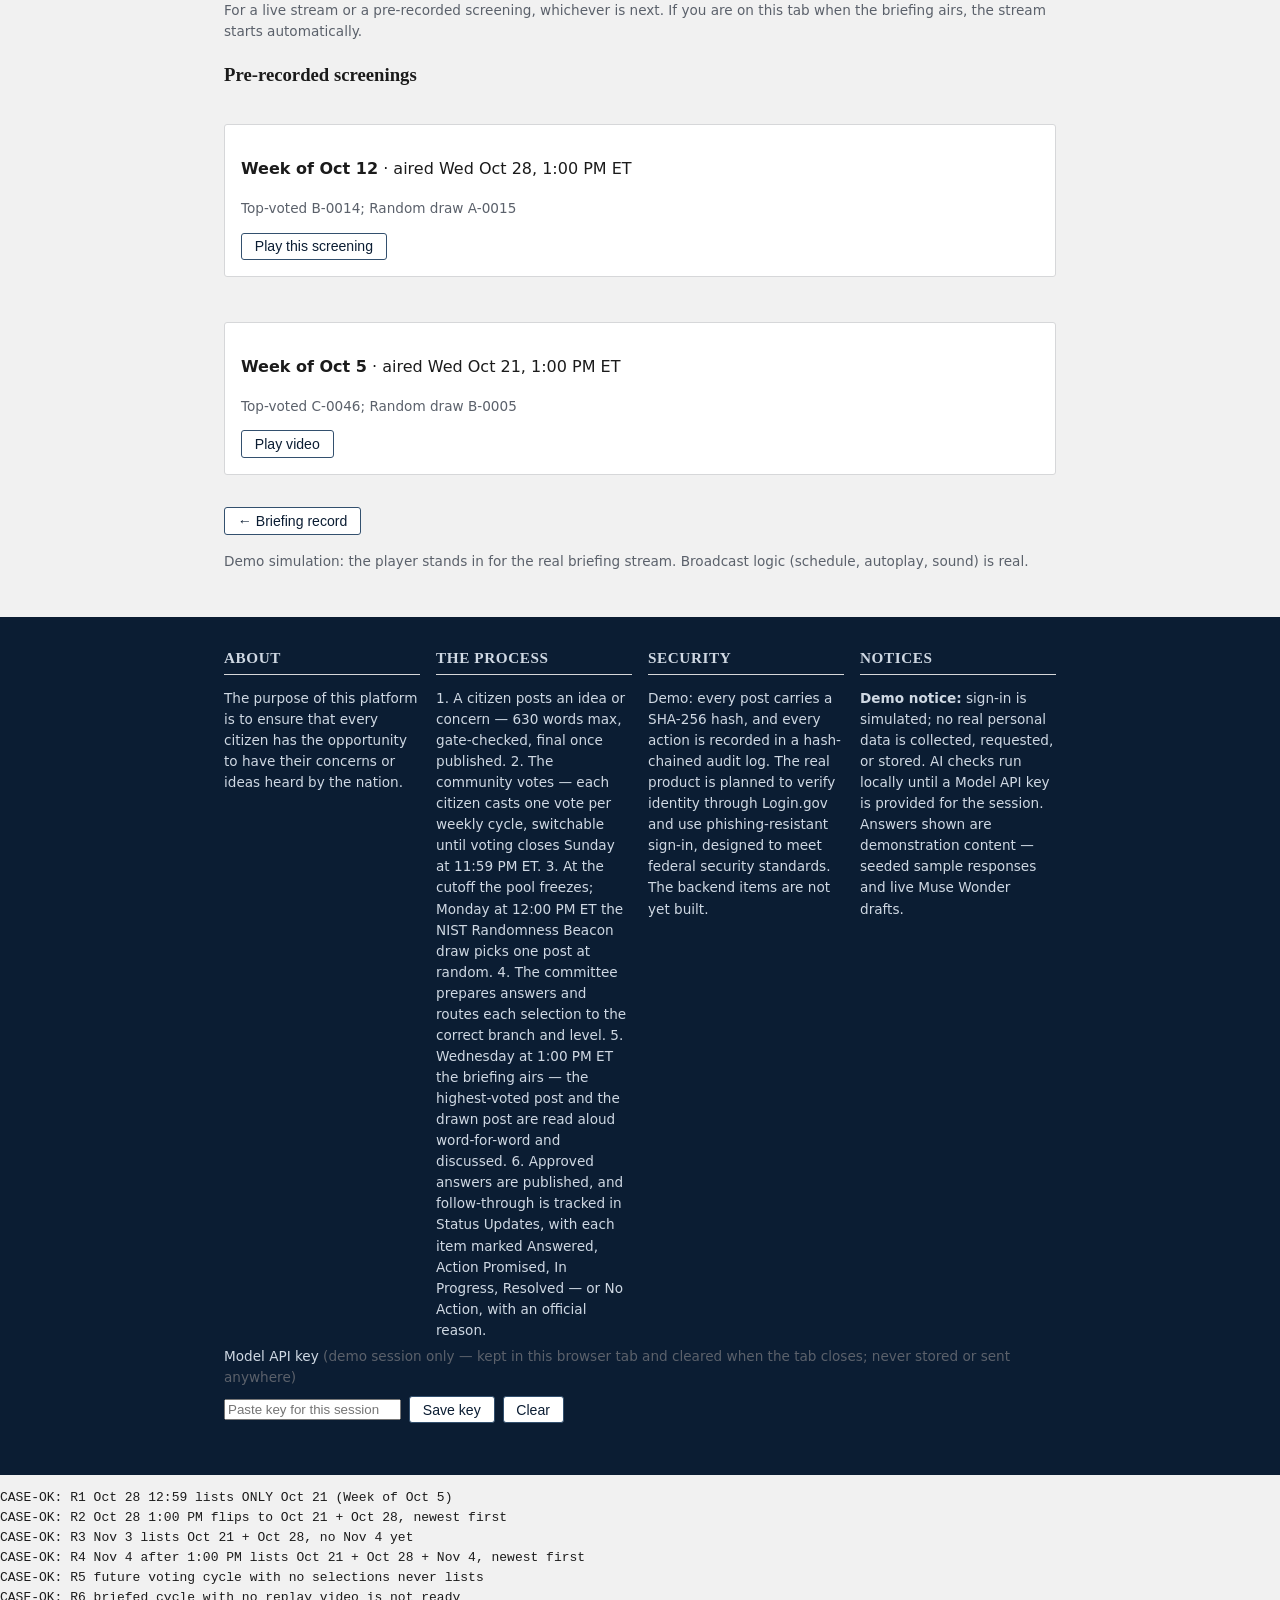
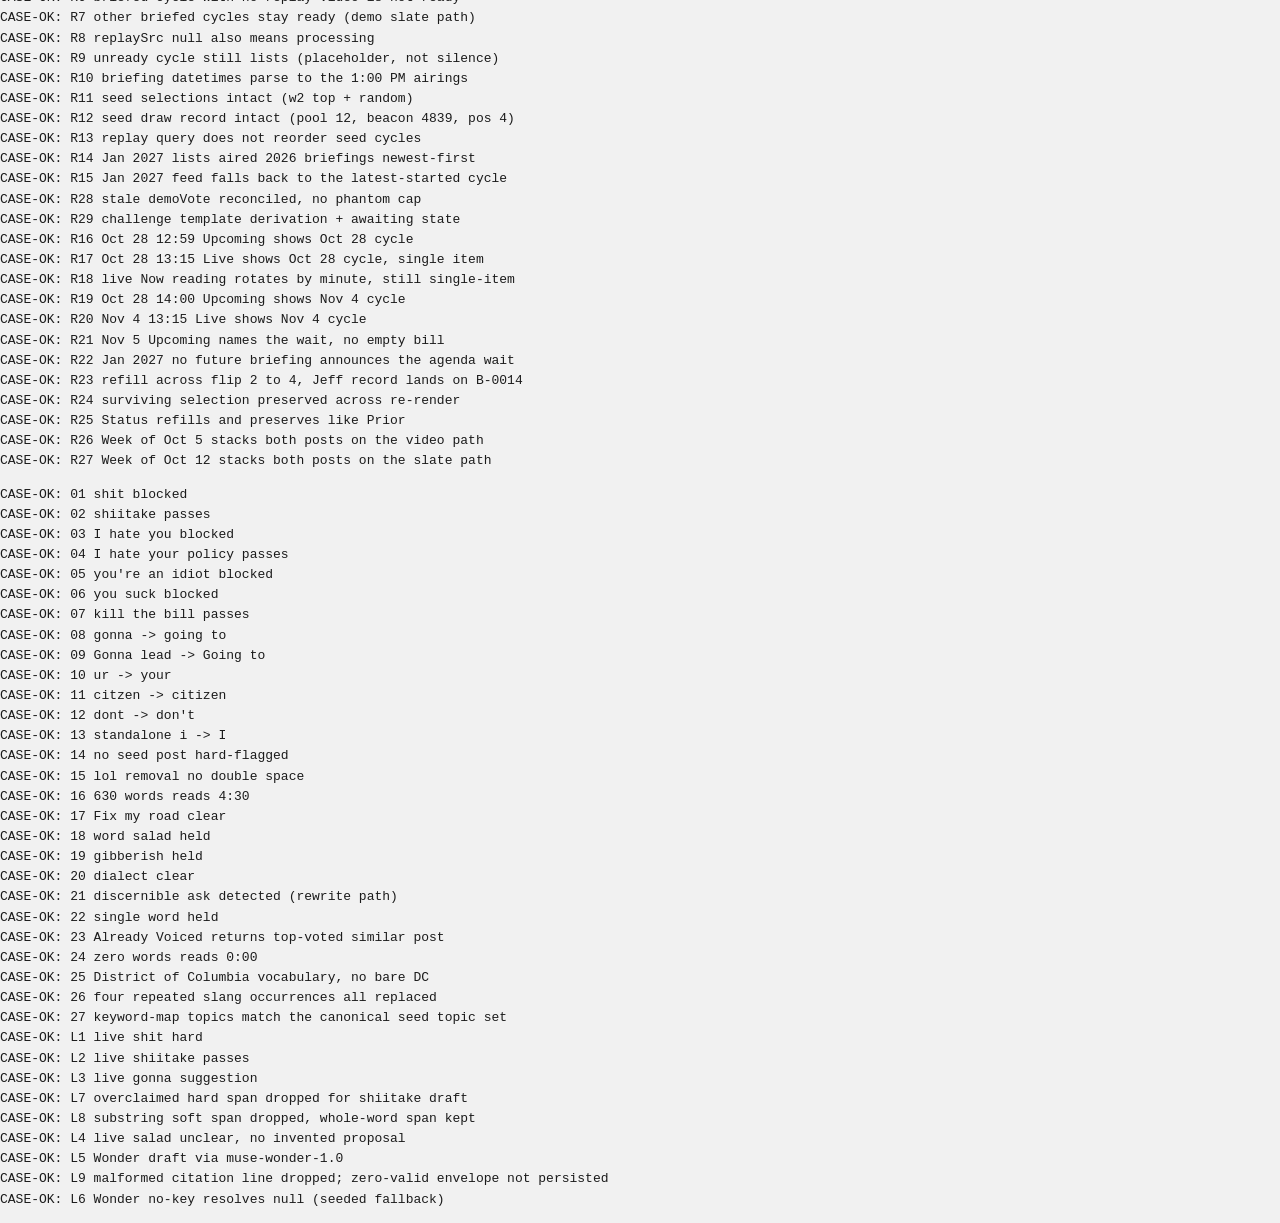
==== commit 8b378b23: "Text revisions: respect wording, concerns-or-ideas purpose, roster senior-first with dates" ====
--- a/tests/run-tests.html
+++ b/tests/run-tests.html
@@ -28,7 +28,7 @@
       </label>
     </div>
   </div>
-  <p class="wrap brand-sub">The purpose of this platform is to ensure that every citizen has the opportunity to be heard by the nation.</p>
+  <p class="wrap brand-sub">The purpose of this platform is to ensure that every citizen has the opportunity to have their concerns or ideas heard by the nation.</p>
   <nav class="wrap main-nav" aria-label="Primary">
     <button type="button" class="tab is-active" data-view="feed" aria-current="page">Live Feed</button>
     <button type="button" class="tab" data-view="post">Submit Post</button>
@@ -47,13 +47,13 @@
     <h2 id="ruleHeading">The Verbatim Rule</h2>
     <p>By the rules of this portal, the highest-voted post <strong>MUST</strong> be read aloud &mdash; word for word, exactly as its author wrote it &mdash; and discussed, by a representative of the United States, in front of the entire country. Another post, drawn at random, must be read and discussed the same way.</p>
     <p>AI will be used to detect profanity and errors and to suggest corrections to grammar and clearer formatting. It will never steer you: your topic, your position, or your meaning. And once your post is published, it is final.</p>
-    <p>Keep in mind that your post may be read in front of the entire nation. Write in your most professional manner. Profanity, slurs, and personal attacks will not post. State your idea or concern plainly and professionally. You are not posting a comment. You are addressing the nation &mdash; speaking to and for every American. Treat it with the seriousness it deserves.</p>
+    <p>Keep in mind that your post may be read in front of the entire nation. Write in your most professional manner. Profanity, slurs, and personal attacks will not post. State your idea or concern plainly and professionally. You are not posting a comment. You are addressing the nation &mdash; speaking to and for every American. Treat it with the respect it deserves.</p>
     <p>Even if the committee cannot resolve an issue, it has at least brought light to the concern. That is the fundamental purpose of this platform: to shine a light on concerns and ideas, and to seek to resolve them or implement helpful changes.</p>
     <details class="fine-print">
       <summary id="fineSummary">Fine print (official register)</summary>
       <p class="fine-print-lede" id="fineLede">All submissions are subject to automated pre-publication review. Submissions containing profanity, slurs, or personal attacks shall not be published. Submissions containing slang or errors materially affecting comprehensibility shall be held pending correction by the submitting party, with suggested revisions provided for consideration; no submission shall be altered by the System without the submitting party&rsquo;s express action. Weekly selections shall consist of (i) the submission receiving the highest number of votes during the applicable period and (ii) one (1) submission selected by random drawing from among all eligible published submissions. Selected submissions shall be read aloud in their entirety, verbatim, and discussed in the weekly briefing. A published submission is final and shall not be edited or redacted.</p>
       <h3 class="statements-heading" id="statementsHeading">Statements of policy, principles, and fundamentals</h3>
-      <p id="finePurpose">The purpose of this platform is to ensure that every citizen has the opportunity to be heard by the nation. Citizens will address the nation and speak on its behalf.</p>
+      <p id="finePurpose">The purpose of this platform is to ensure that every citizen has the opportunity to have their concerns or ideas heard by the nation. Citizens will address the nation and speak on its behalf.</p>
       <ul id="fineList">
         <li>The highest-voted post and one randomly drawn post are read aloud in full, word for word, by a representative of the United States and discussed in the weekly briefing. No editor stands between author and nation. Nothing is edited after posting.</li>
         <li>AI detects problems and suggests wording only before publication. It never steers a post's topic, position, or meaning, and never changes, substitutes, or declines a post on its own.</li>
@@ -258,7 +258,7 @@
   <div class="wrap footer-cols">
     <div class="footer-col">
       <h2 id="footerAbout">About</h2>
-      <p id="footerAboutText">The purpose of this platform is to ensure that every citizen has the opportunity to be heard by the nation.</p>
+      <p id="footerAboutText">The purpose of this platform is to ensure that every citizen has the opportunity to have their concerns or ideas heard by the nation.</p>
     </div>
     <div class="footer-col">
       <h2 id="footerProcess">The Process</h2>
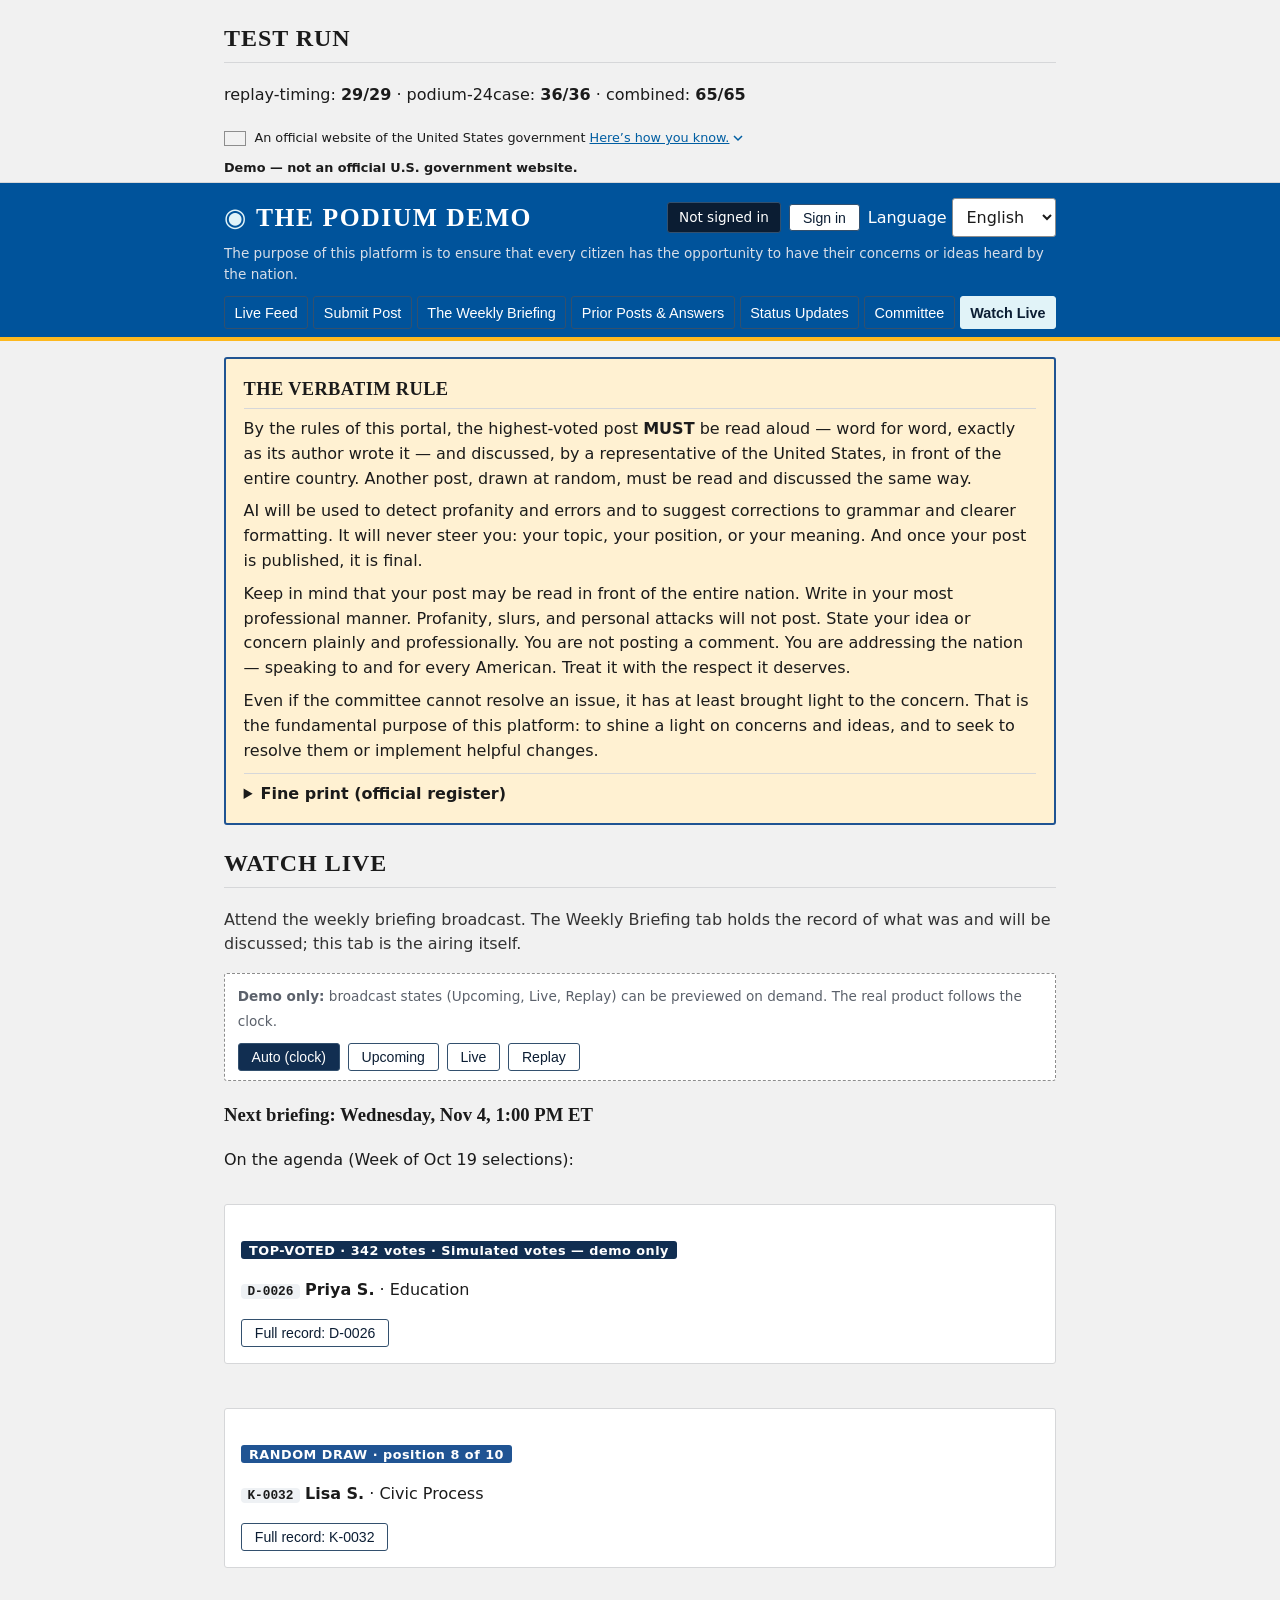
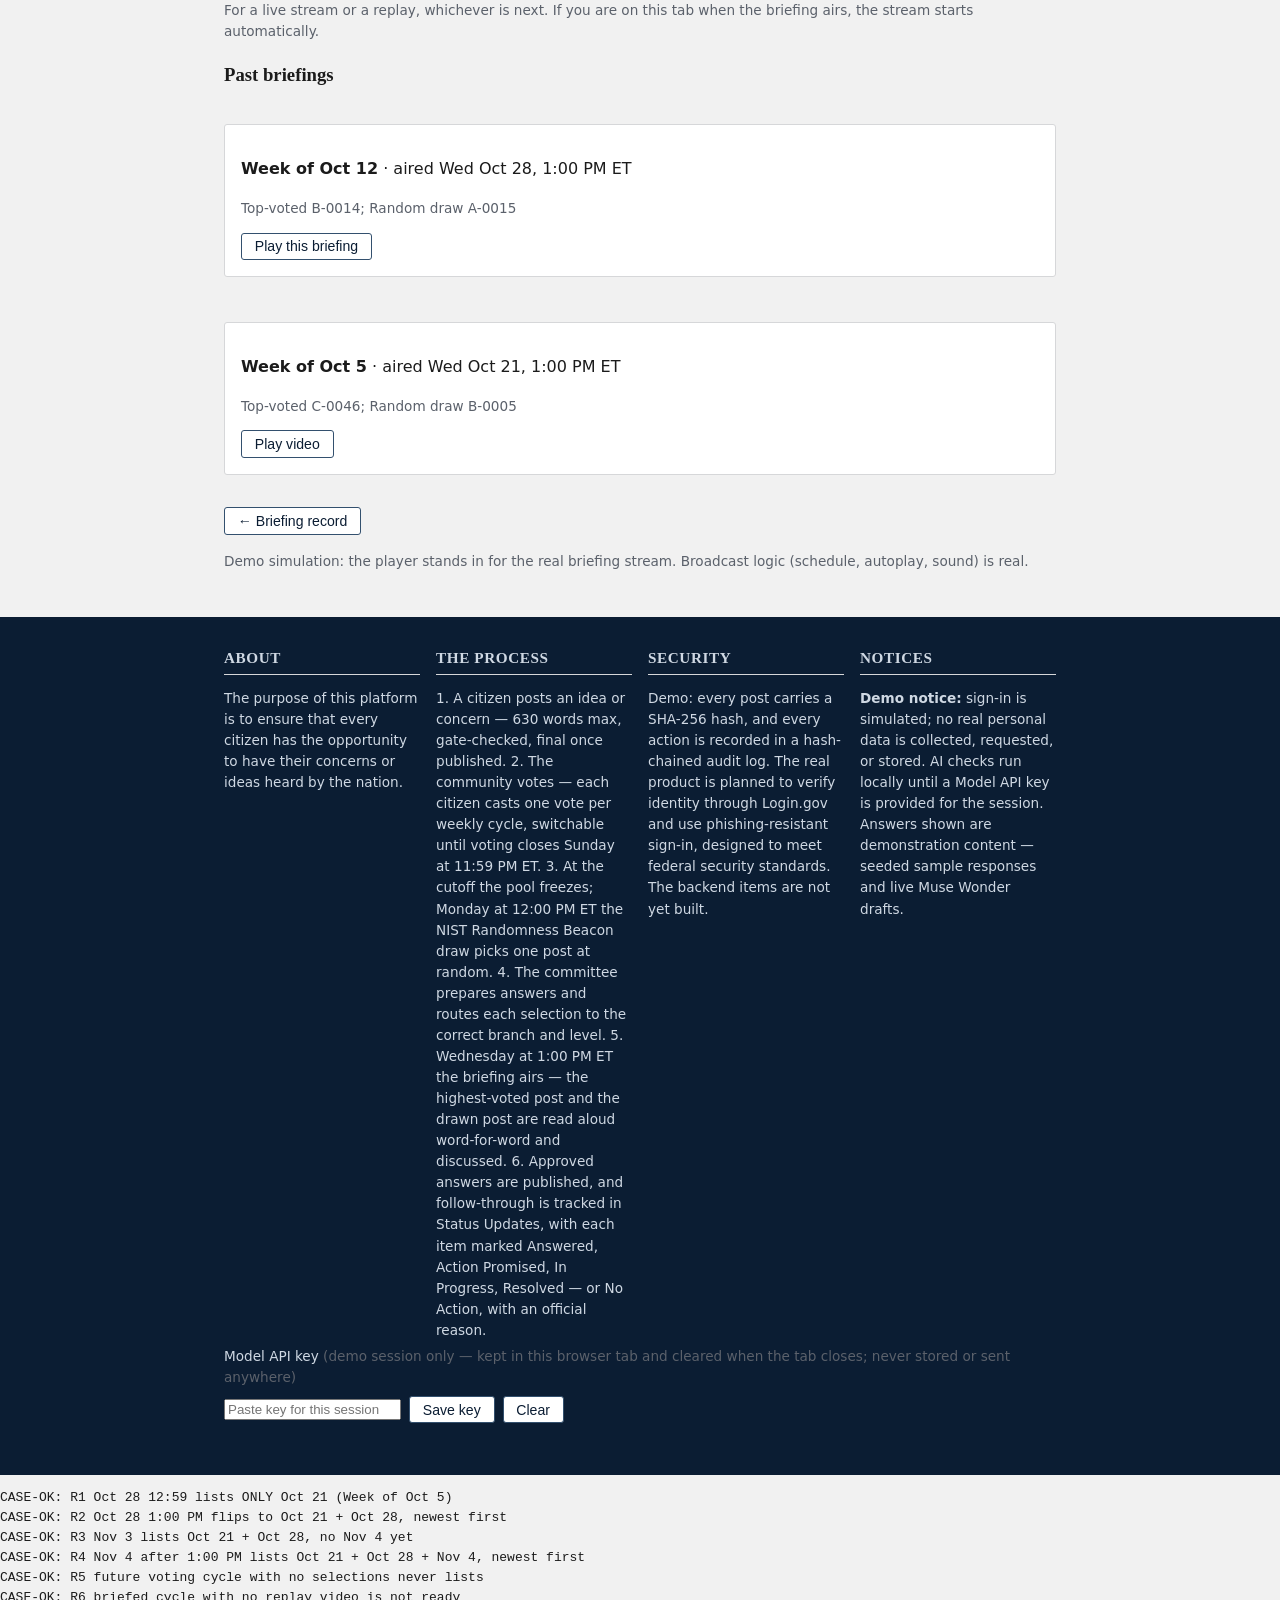
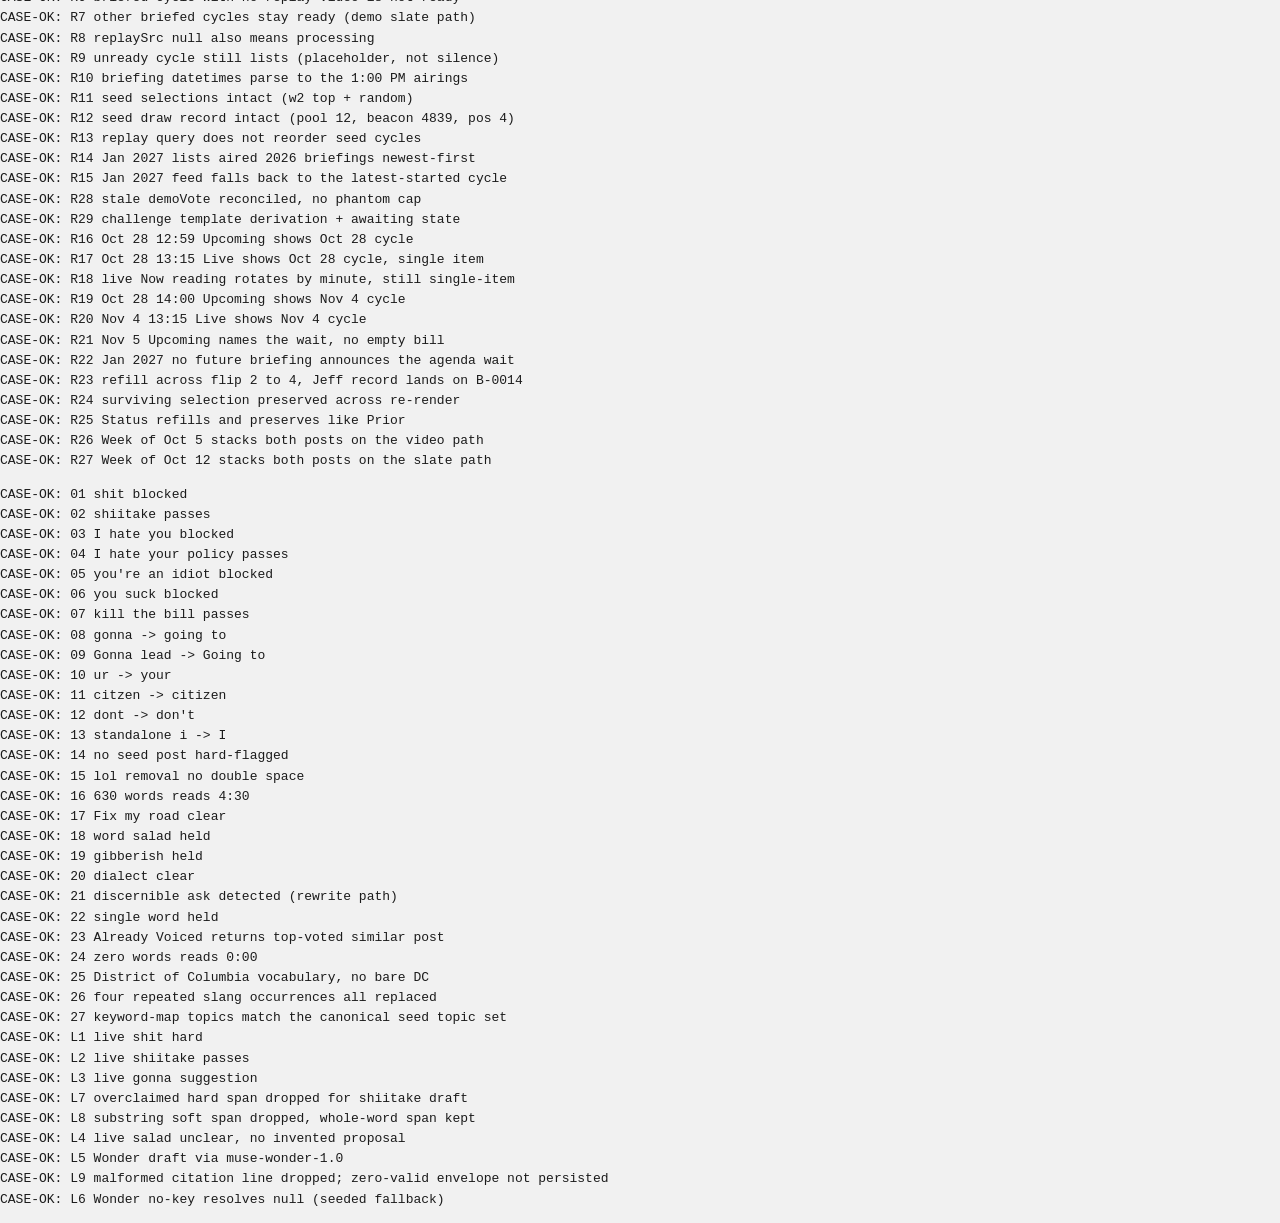
==== commit f6a9336f: "Watch Live wording: Pre-recorded screenings to Past briefings" ====
--- a/tests/run-tests.html
+++ b/tests/run-tests.html
@@ -199,7 +199,7 @@
     </div>
     <div id="watchMain"></div>
     <section aria-labelledby="watchLibraryHeading">
-      <h3 id="watchLibraryHeading">Pre-recorded screenings</h3>
+      <h3 id="watchLibraryHeading">Past briefings</h3>
       <ul id="watchLibrary" class="watch-library"></ul>
     </section>
     <p><button type="button" class="btn btn-small" id="backToBriefingBtn">&#8592; Briefing record</button></p>
